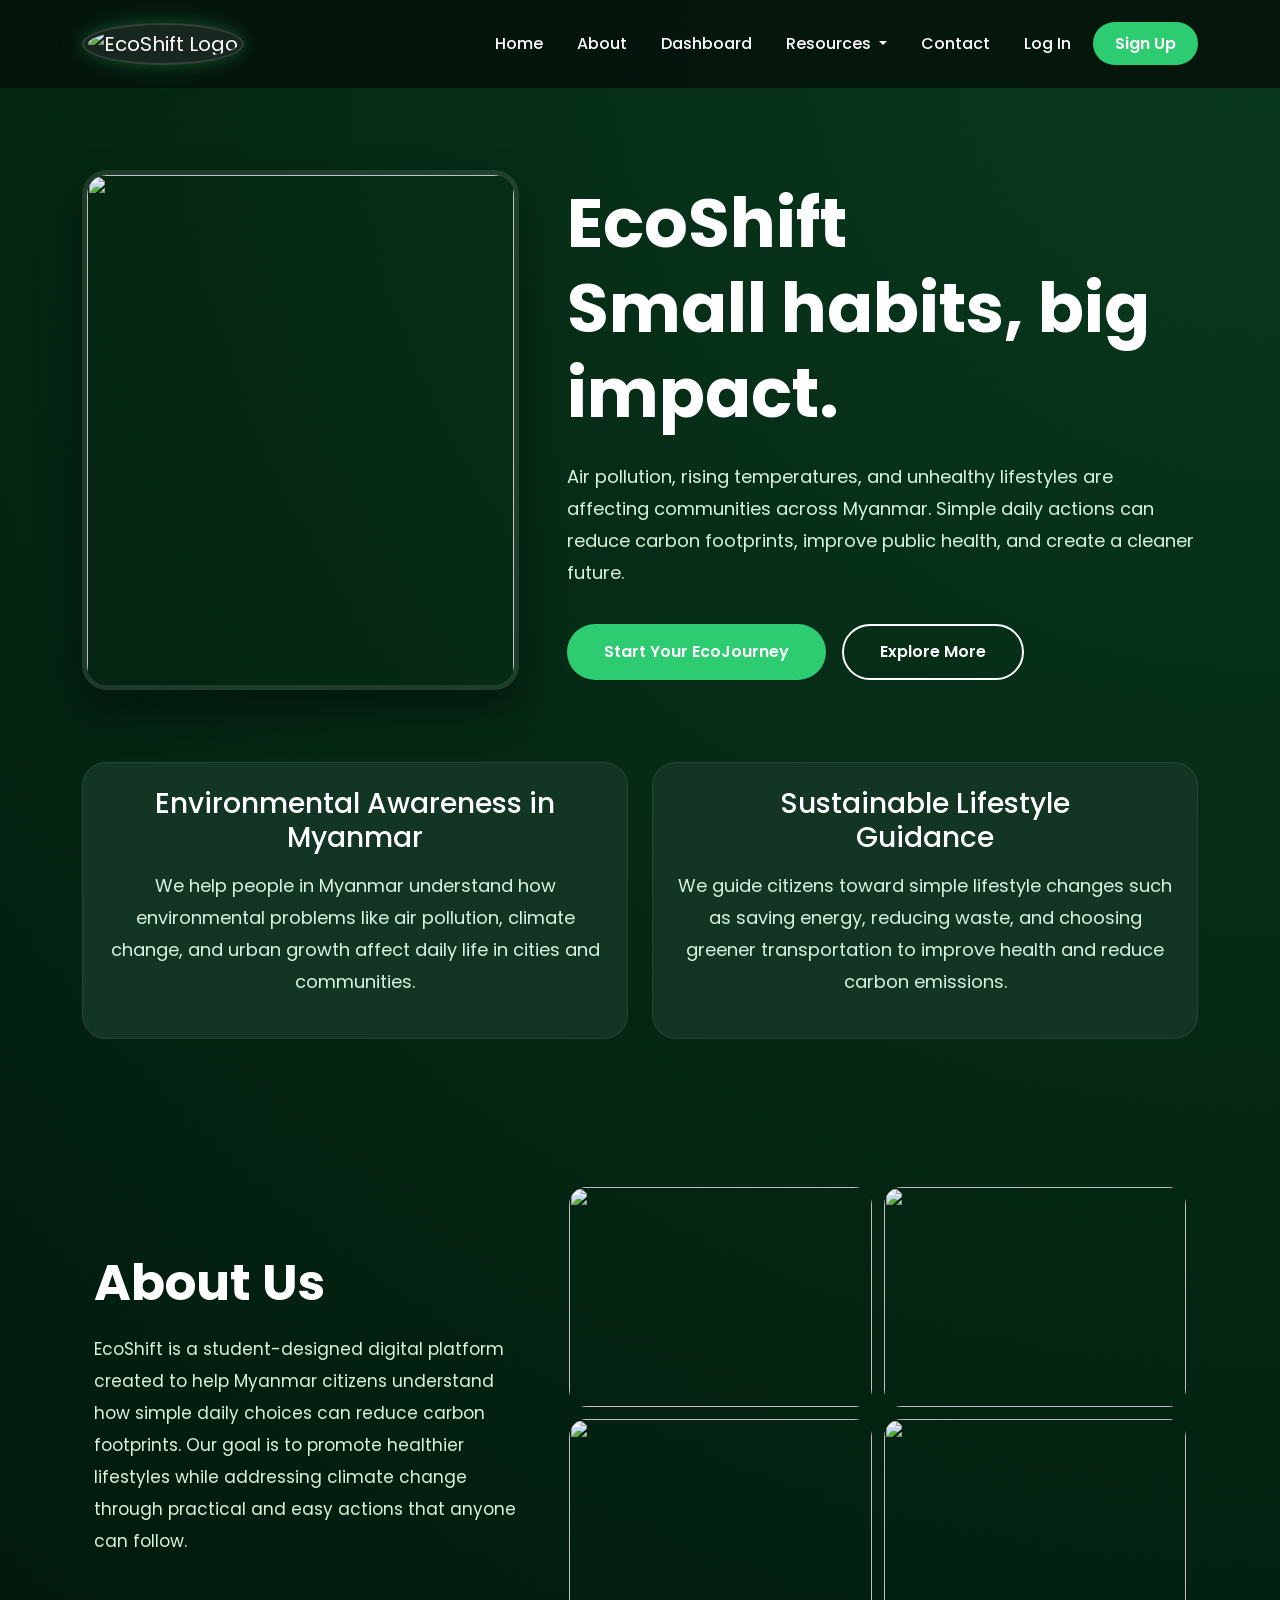
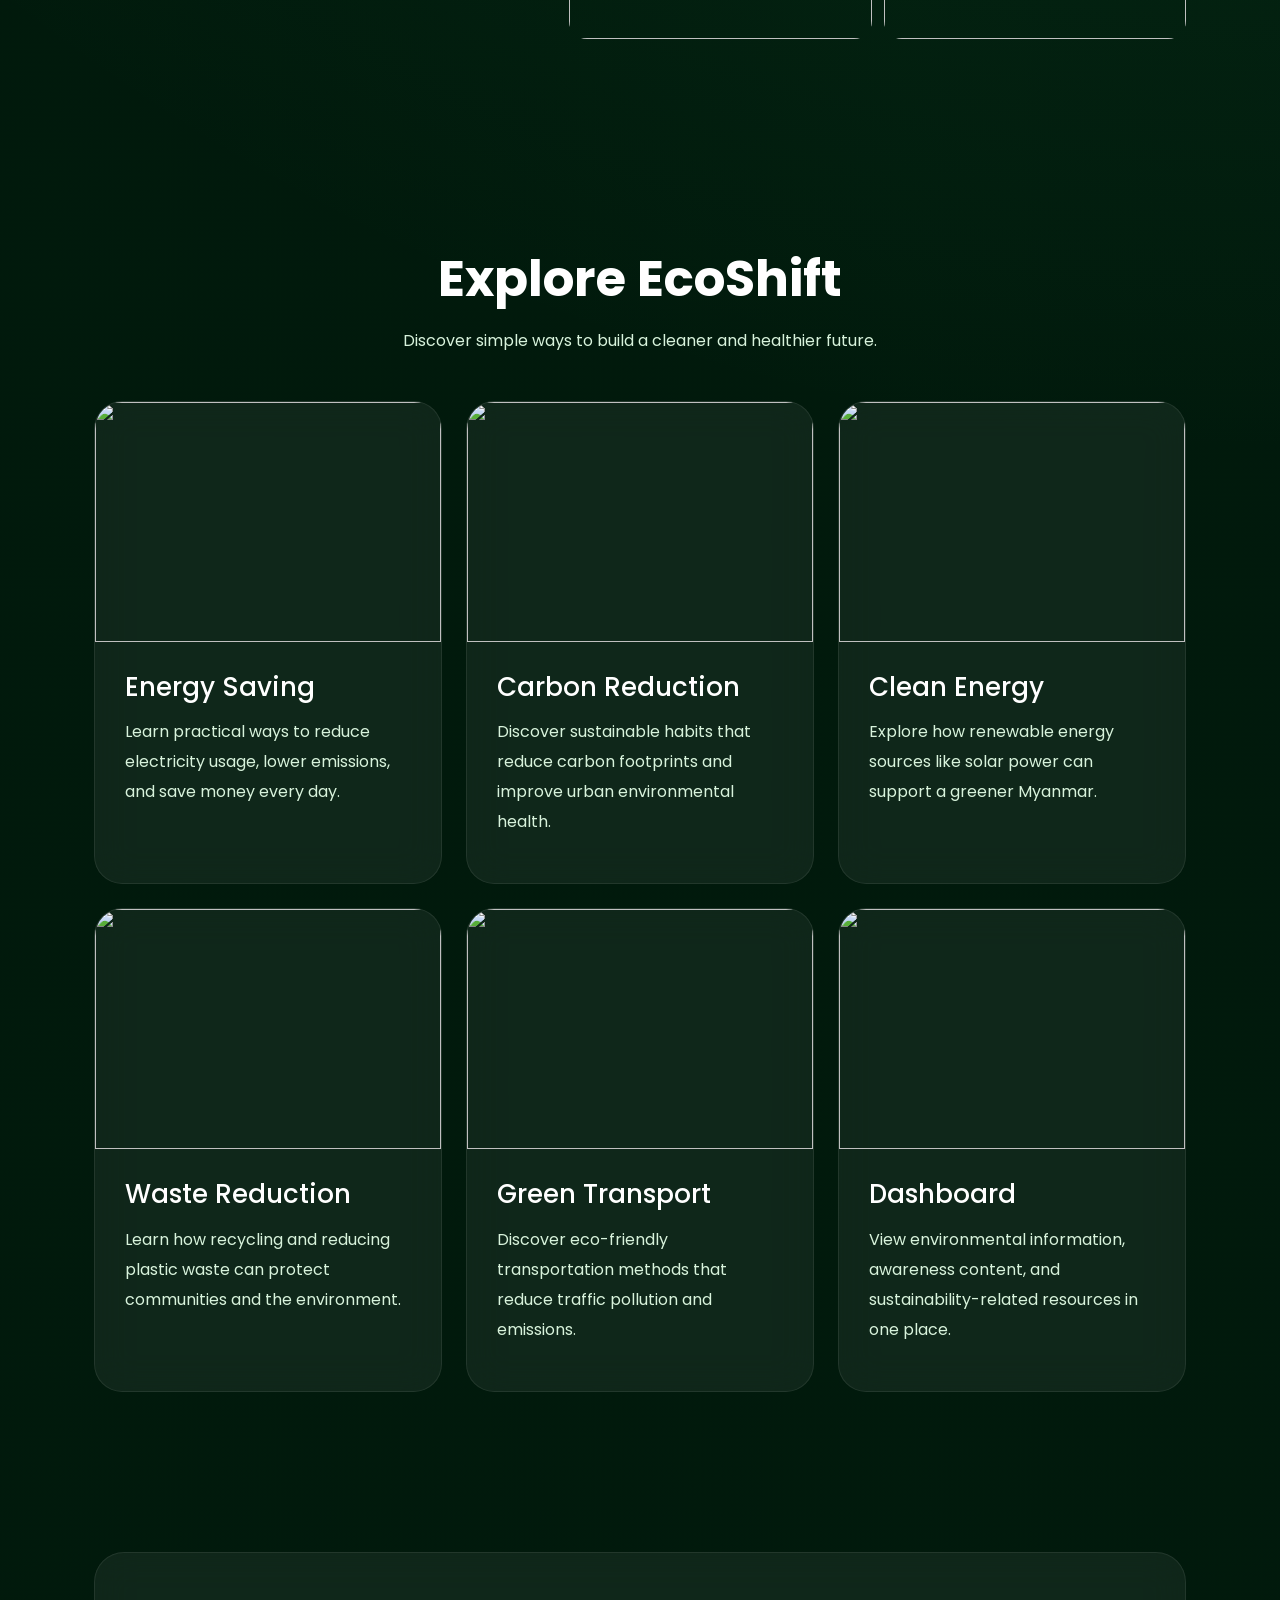
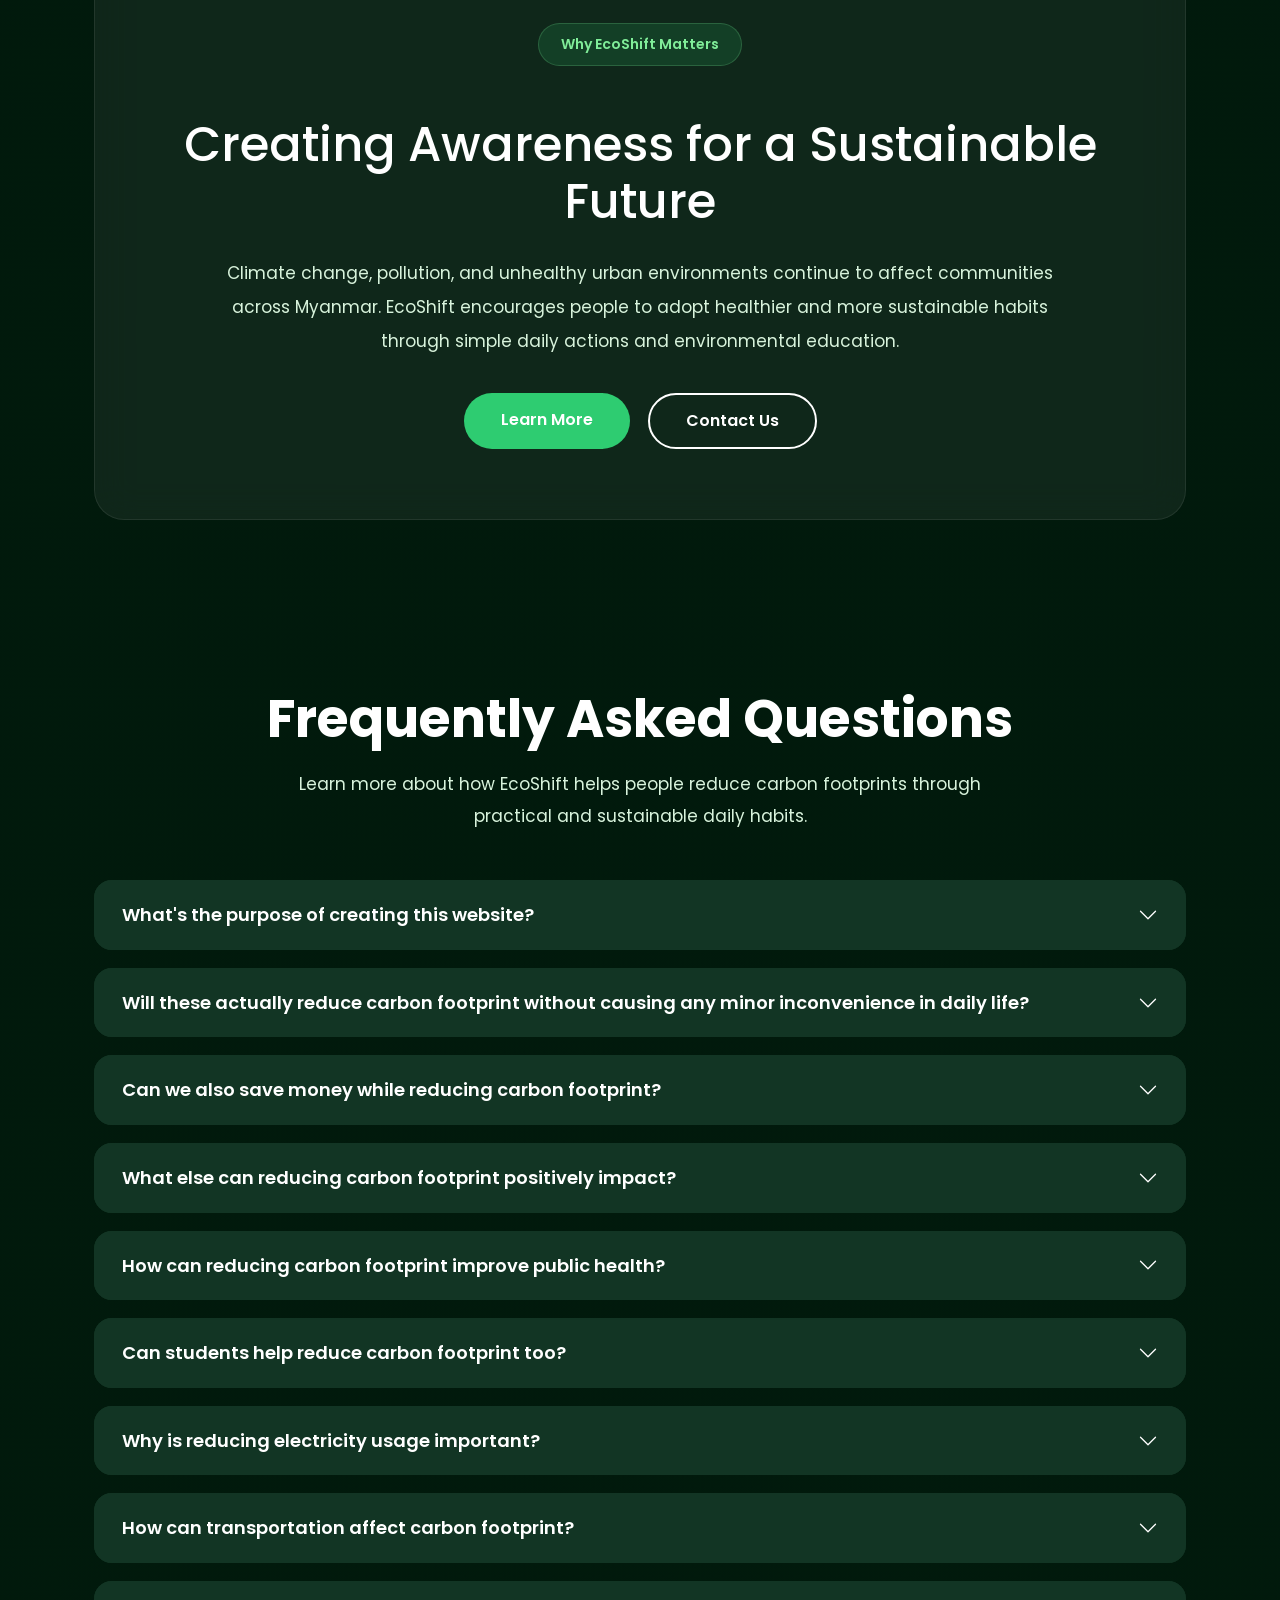
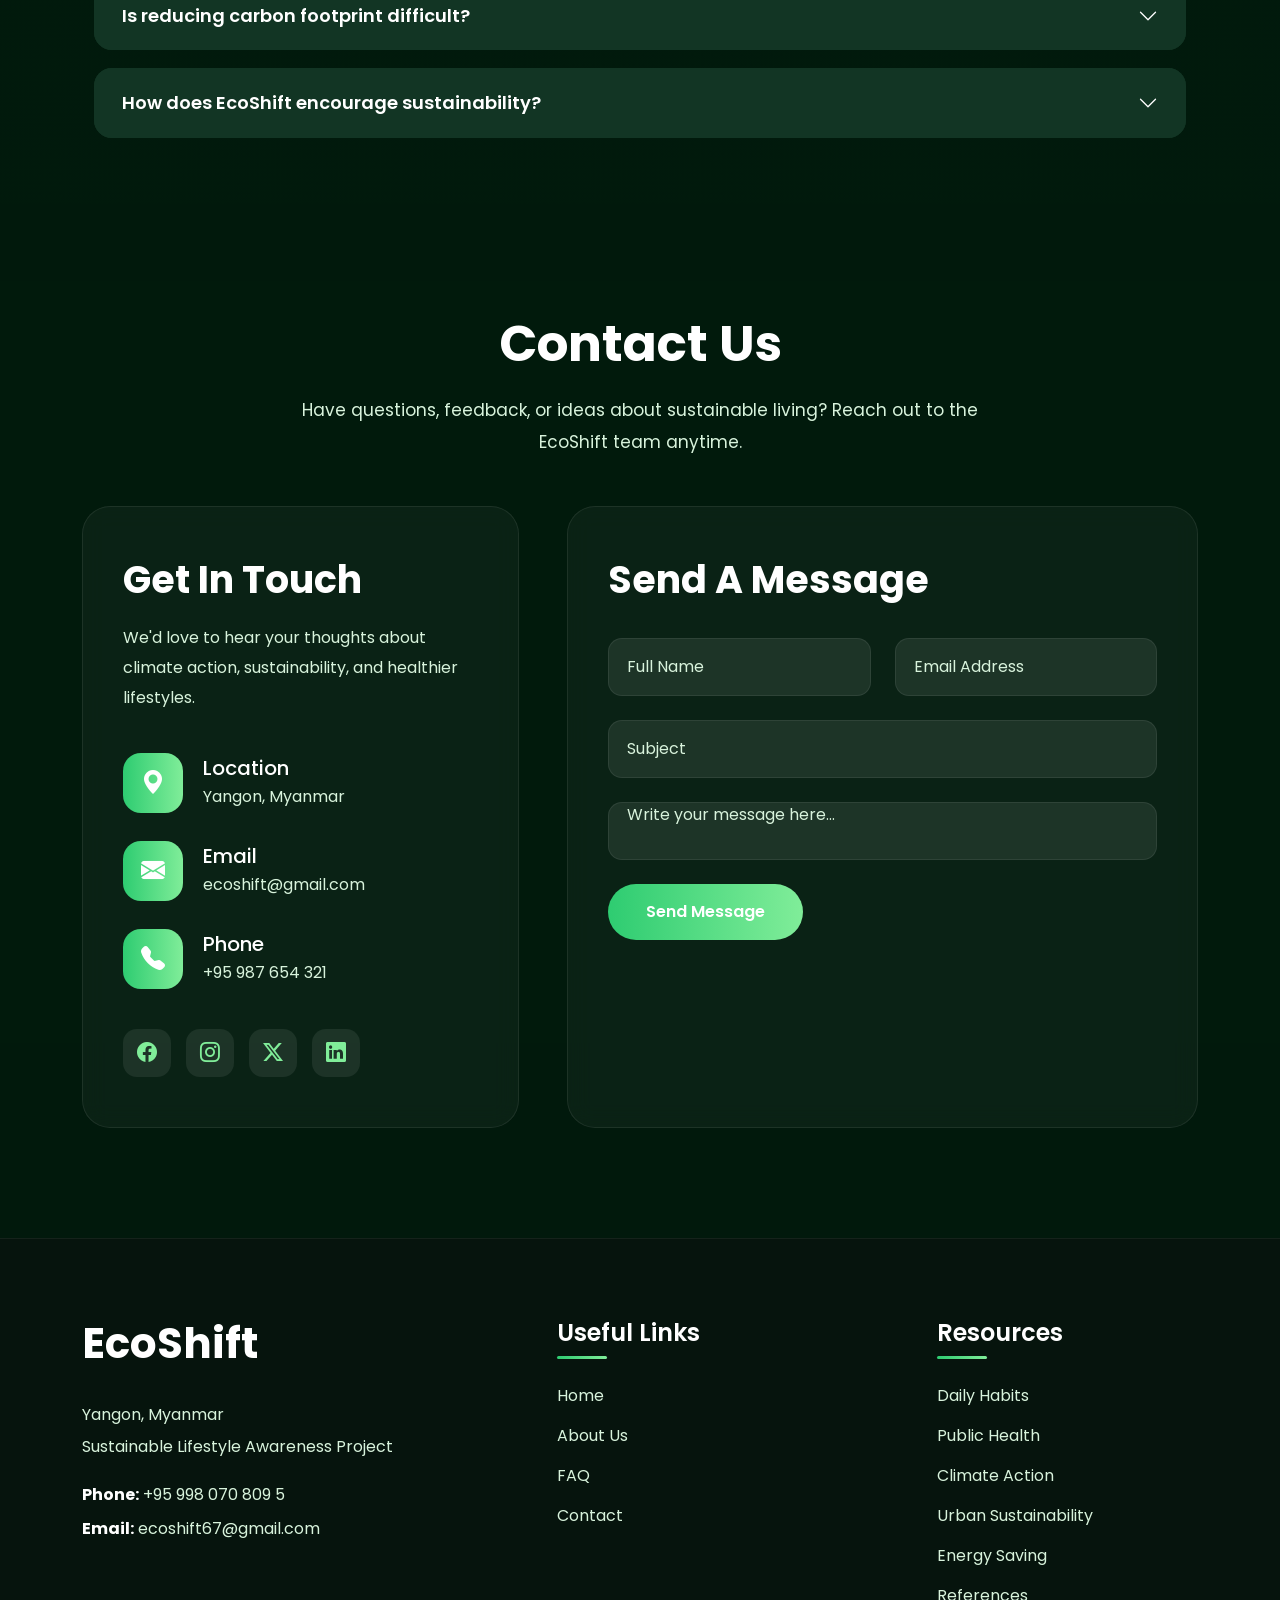
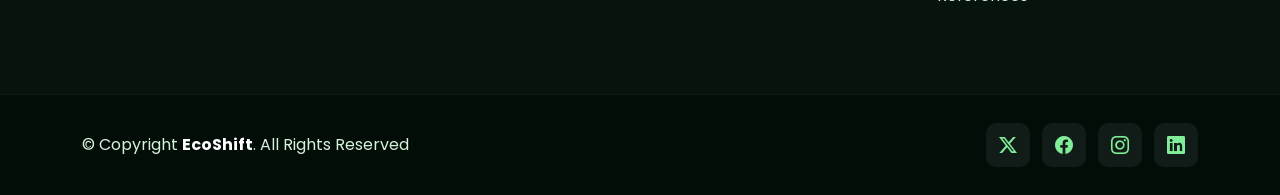
==== index.html @ 020ae76b "Add files via upload" ====
<!DOCTYPE html>
<html lang="en">

<head>

  <meta charset="UTF-8">

  <meta name="viewport" content="width=device-width, initial-scale=1.0">

  <title>EcoShift</title>

  <!-- Bootstrap -->
  <link rel="stylesheet" href="https://cdnjs.cloudflare.com/ajax/libs/font-awesome/4.7.0/css/font-awesome.min.css">

  <link href="https://cdn.jsdelivr.net/npm/bootstrap@5.3.3/dist/css/bootstrap.min.css" rel="stylesheet">

  <!-- Bootstrap Icons -->

  <link rel="stylesheet" href="https://cdn.jsdelivr.net/npm/bootstrap-icons@1.11.3/font/bootstrap-icons.min.css">

  <!-- Google Font -->

  <link rel="preconnect" href="https://fonts.googleapis.com">

  <link href="https://fonts.googleapis.com/css2?family=Poppins:wght@300;400;500;600;700&display=swap" rel="stylesheet">

  <!-- AOS -->

  <link href="https://unpkg.com/aos@2.3.4/dist/aos.css" rel="stylesheet">

  <!-- CSS -->

  <link rel="stylesheet" href="style.css">

</head>

<body>

  <!-- NAVBAR -->

  <nav class="navbar navbar-expand-lg navbar-dark custom-navbar fixed-top">

    <div class="container">

      <!-- LOGO -->

      <a class="navbar-brand" href="#">
        <img src="images/Eco.png" alt="EcoShift Logo" class="navbar-logo">
      </a>

      <!-- TOGGLER -->

      <button class="navbar-toggler" type="button" data-bs-toggle="collapse" data-bs-target="#navbarNav">

        <span class="navbar-toggler-icon"></span>

      </button>

      <!-- NAV LINKS -->

      <div class="collapse navbar-collapse" id="navbarNav">

        <ul class="navbar-nav ms-auto align-items-lg-center">

          <!-- HOME -->

          <li class="nav-item">

            <a class="nav-link active" href="index.html">
              Home
            </a>

          </li>

          <!-- ABOUT -->

          <li class="nav-item">

            <a class="nav-link" href="about.html">
              About
            </a>

          </li>

          <!-- DashBoard -->

          <li class="nav-item">

            <a class="nav-link" href="dashboard.html">
              Dashboard
            </a>
          </li>
          </a>

          </li>
          <!-- RESOURCES DROPDOWN -->

          <li class="nav-item dropdown">

            <a class="nav-link dropdown-toggle" href="#" role="button" data-bs-toggle="dropdown">

              Resources

            </a>

            <ul class="dropdown-menu custom-dropdown">

              <li>
                <a class="dropdown-item" href="energy.html">
                  Energy Saving
                </a>
              </li>

              <li>
                <a class="dropdown-item" href="carbon.html">
                  Carbon Reduction
                </a>
              </li>

              <li>
                <a class="dropdown-item" href="clean_energy.html">
                  Clean Energy
                </a>
              </li>

              <li>
                <a class="dropdown-item" href="waste.html">
                  Waste Reduction
                </a>
              </li>

              <li>
                <a class="dropdown-item" href="transport.html">
                  Green Transport
                </a>
              </li>

            </ul>

          </li>

          <!-- CONTACT -->

          <li class="nav-item">

            <a class="nav-link" href="contact.html">
              Contact
            </a>

          </li>

          <!-- LOGIN -->

          <li class="nav-item">

            <a class="nav-link login-btn" href="#" data-bs-toggle="modal" data-bs-target="#loginModal">

              Log In

            </a>

          </li>

          <!-- SIGN UP -->

          <li class="nav-item">

            <a class="signup-btn" href="#" data-bs-toggle="modal" data-bs-target="#signupModal">

              Sign Up

            </a>

          </li>

        </ul>

      </div>

    </div>

  </nav>

  <!-- HERO SECTION -->

  <section class="hero">

    <div class="hero-overlay"></div>
    <div class="top-bar d-flex justify-content-end">

    </div>

    <!-- CONTENT -->

    <div class="container hero-content">

      <div class="row align-items-center justify-content-center g-5">

        <!-- IMAGE -->

        <div class="col-lg-5 text-center" data-aos="zoom-in">

          <img src="images/herriest-man-471192.jpg" class="hero-image img-fluid" alt="">

        </div>

        <!-- TEXT -->

        <div class="col-lg-7 hero-text" data-aos="fade-up">

          <h1>
            EcoShift <br>
            Small habits, big impact.
          </h1>

          <p>

            Air pollution, rising temperatures, and unhealthy lifestyles
            are affecting communities across Myanmar. Simple daily actions
            can reduce carbon footprints, improve public health,
            and create a cleaner future.

          </p>

          <div class="buttons d-flex gap-3 flex-wrap">

            <button class="btn btn-green" data-bs-toggle="modal" data-bs-target="#signupModal">
              Start Your EcoJourney
            </button>

            <a href="index.html#About" class="btn btn-outline-custom">
              Explore More
            </a>
          </div>

        </div>

      </div>

      <!-- GUIDANCE BLOCKS -->

      <div class="row g-4 pb-5 mt-5">

        <!-- BLOCK 1 -->
        <div class="col-lg-6" data-aos="fade-up">

          <div class="stats-box p-4 h-100">

            <h3 class="mb-3">
              Environmental Awareness in <br> Myanmar
            </h3>

            <p>
              We help people in Myanmar understand how environmental problems like air pollution, climate change, and
              urban growth affect daily life in cities and communities.
            </p>

          </div>

        </div>

        <!-- BLOCK 2 -->
        <div class="col-lg-6" data-aos="fade-up" data-aos-delay="100">

          <div class="stats-box p-4 h-100">

            <h3 class="mb-3">
              Sustainable Lifestyle <br> Guidance
            </h3>

            <p>
              We guide citizens toward simple lifestyle changes such as saving energy, reducing waste, and choosing
              greener transportation to improve health and reduce carbon emissions.
            </p>

          </div>

        </div>

      </div>

      <!-- ABOUT -->

      <section class="about-section" id="About">

        <div class="container">

          <div class="row align-items-center g-5">

            <!-- TEXT -->

            <div class="col-lg-5" data-aos="fade-right">

              <h2 class="section-title">
                About Us
              </h2>

              <p class="about-text">

                EcoShift is a student-designed digital platform created
                to help Myanmar citizens understand how simple daily choices
                can reduce carbon footprints.

                Our goal is to promote healthier lifestyles while addressing
                climate change through practical and easy actions that anyone
                can follow.

              </p>

            </div>

            <!-- IMAGES -->

            <div class="col-lg-7" data-aos="zoom-in">

              <div class="image-layout">

                <div>
                  <img src="images/bergadder-trees-975091.jpg" class="small-img" alt="">
                </div>

                <div>
                  <img src="images/matthiasboeckel-window-6568592.jpg" class="big-img" alt="">
                </div>

                <div>
                  <img src="images/pixelwanderer-eco-friendly-10178220.jpg" class="big-img" alt="">
                </div>

                <div>
                  <img src="images/roszie-save-energy-7382275.png" class="small-img" alt="">
                </div>

              </div>

            </div>

          </div>

        </div>

      </section>

      <!-- EXPLORE SECTION -->

      <section class="explore-section">

        <div class="container">

          <!-- TITLE -->

          <div class="text-center mb-5" data-aos="fade-up">

            <h2 class="section-title">
              Explore EcoShift
            </h2>

            <p class="explore-subtitle">
              Discover simple ways to build a cleaner and healthier future.
            </p>

          </div>

          <!-- CARDS -->

          <div class="row g-4">

            <!-- CARD 1 -->

            <div class="col-lg-4 col-md-6" data-aos="zoom-in">

              <a href="energy.html" class="explore-card">

                <img src="images/engin_akyurt-lamp-3737119.jpg" alt="">

                <div class="explore-content">

                  <h3>
                    Energy Saving
                  </h3>

                  <p>
                    Learn practical ways to reduce electricity usage,
                    lower emissions, and save money every day.
                  </p>

                </div>

              </a>

            </div>

            <!-- CARD 2 -->

            <div class="col-lg-4 col-md-6" data-aos="zoom-in" data-aos-delay="100">

              <a href="carbon.html" class="explore-card">

                <img src="images/marcinjozwiak-pollution-4796858_1920.jpg" alt="">

                <div class="explore-content">

                  <h3>
                    Carbon Reduction
                  </h3>

                  <p>
                    Discover sustainable habits that reduce carbon footprints
                    and improve urban environmental health.
                  </p>

                </div>

              </a>

            </div>

            <!-- CARD 3 -->

            <div class="col-lg-4 col-md-6" data-aos="zoom-in" data-aos-delay="200">

              <a href="clean_energy.html" class="explore-card">

                <img src="images/jwvein-windmill-6307058.jpg" alt="">

                <div class="explore-content">

                  <h3>
                    Clean Energy
                  </h3>

                  <p>
                    Explore how renewable energy sources like solar power
                    can support a greener Myanmar.
                  </p>

                </div>

              </a>

            </div>

            <!-- CARD 4 -->

            <div class="col-lg-4 col-md-6" data-aos="zoom-in">

              <a href="waste.html" class="explore-card">

                <img src="images/vladvictoria-park-4337477_1920.jpg" alt="">

                <div class="explore-content">

                  <h3>
                    Waste Reduction
                  </h3>

                  <p>
                    Learn how recycling and reducing plastic waste
                    can protect communities and the environment.
                  </p>

                </div>

              </a>

            </div>

            <!-- CARD 5 -->

            <div class="col-lg-4 col-md-6" data-aos="zoom-in" data-aos-delay="100">

              <a href="transport.html" class="explore-card">

                <img src="images/clickerhappy-bicycle-2471178_1920.jpg" alt="">

                <div class="explore-content">

                  <h3>
                    Green Transport
                  </h3>

                  <p>
                    Discover eco-friendly transportation methods
                    that reduce traffic pollution and emissions.
                  </p>

                </div>

              </a>

            </div>

            <!-- CARD 6 -->

            <div class="col-lg-4 col-md-6" data-aos="zoom-in" data-aos-delay="200">

              <a href="dashboard.html" class="explore-card">

                <img src="images/bejone1824-planet-10278168_1920.jpg" alt="">

                <div class="explore-content">

                  <h3>
                    Dashboard
                  </h3>

                  <p>
                    View environmental information, awareness content,
                    and sustainability-related resources in one place.
                  </p>

                </div>

              </a>

            </div>

          </div>

        </div>

      </section>

      <!-- WHY IT MATTERS -->

      <section class="why-section">

        <div class="container">

          <div class="why-box" data-aos="fade-up">

            <span class="mini-tag">
              Why EcoShift Matters
            </span>

            <h2>
              Creating Awareness for a Sustainable Future
            </h2>

            <p>
              Climate change, pollution, and unhealthy urban environments
              continue to affect communities across Myanmar.
              EcoShift encourages people to adopt healthier and more sustainable
              habits through simple daily actions and environmental education.
            </p>

            <div class="why-buttons">

              <a href="about.html" class="btn btn-green">
                Learn More
              </a>

              <a href="contact.html" class="btn btn-outline-custom">
                Contact Us
              </a>

            </div>

          </div>

        </div>

      </section>

      <!-- FAQ SECTION -->

      <section class="faq-section py-5" id="faq">

        <div class="container">

          <!-- TITLE -->

          <div class="faq-title text-center mb-5" data-aos="fade-up">

            <h2>
              Frequently Asked Questions
            </h2>

            <p>
              Learn more about how EcoShift helps people reduce carbon footprints
              through practical and sustainable daily habits.
            </p>

          </div>

          <!-- ACCORDION -->

          <div class="accordion custom-accordion" id="faqAccordion">

            <!-- FAQ 1 -->

            <div class="accordion-item" data-aos="fade-up">

              <h2 class="accordion-header">

                <button class="accordion-button collapsed" type="button" data-bs-toggle="collapse"
                  data-bs-target="#faq1">

                  What's the purpose of creating this website?

                </button>

              </h2>

              <div id="faq1" class="accordion-collapse collapse" data-bs-parent="#faqAccordion">

                <div class="accordion-body">

                  We aimed to help people make simple daily choices and change
                  their way of life to reduce carbon footprint by offering
                  them guidelines.

                </div>

              </div>

            </div>

            <!-- FAQ 2 -->

            <div class="accordion-item" data-aos="fade-up">

              <h2 class="accordion-header">

                <button class="accordion-button collapsed" type="button" data-bs-toggle="collapse"
                  data-bs-target="#faq2">

                  Will these actually reduce carbon footprint without causing any minor inconvenience in daily life?

                </button>

              </h2>

              <div id="faq2" class="accordion-collapse collapse" data-bs-parent="#faqAccordion">

                <div class="accordion-body">

                  Even though reducing carbon footprint won't be possible
                  without one or two minor inconveniences in daily life,
                  those inconveniences are so insignificant to the point
                  where it's negligible.

                </div>

              </div>

            </div>

            <!-- FAQ 3 -->

            <div class="accordion-item" data-aos="fade-up">

              <h2 class="accordion-header">

                <button class="accordion-button collapsed" type="button" data-bs-toggle="collapse"
                  data-bs-target="#faq3">

                  Can we also save money while reducing carbon footprint?

                </button>

              </h2>

              <div id="faq3" class="accordion-collapse collapse" data-bs-parent="#faqAccordion">

                <div class="accordion-body">

                  Yes, you will be able to save money while also reducing
                  carbon footprint by reducing unnecessary electricity
                  and energy usage.

                </div>

              </div>

            </div>

            <!-- FAQ 4 -->

            <div class="accordion-item" data-aos="fade-up">

              <h2 class="accordion-header">

                <button class="accordion-button collapsed" type="button" data-bs-toggle="collapse"
                  data-bs-target="#faq4">

                  What else can reducing carbon footprint positively impact?

                </button>

              </h2>

              <div id="faq4" class="accordion-collapse collapse" data-bs-parent="#faqAccordion">

                <div class="accordion-body">

                  This can improve quality of life in urban areas and ensure
                  long-term sustainability for future generations.

                </div>

              </div>

            </div>

            <!-- FAQ 5 -->

            <div class="accordion-item" data-aos="fade-up">

              <h2 class="accordion-header">

                <button class="accordion-button collapsed" type="button" data-bs-toggle="collapse"
                  data-bs-target="#faq5">

                  How can reducing carbon footprint improve public health?

                </button>

              </h2>

              <div id="faq5" class="accordion-collapse collapse" data-bs-parent="#faqAccordion">

                <div class="accordion-body">

                  Cleaner air can reduce health risks such as asthma,
                  lung diseases, and heart-related illnesses.

                </div>

              </div>

            </div>

            <!-- FAQ 6 -->

            <div class="accordion-item" data-aos="fade-up">

              <h2 class="accordion-header">

                <button class="accordion-button collapsed" type="button" data-bs-toggle="collapse"
                  data-bs-target="#faq6">

                  Can students help reduce carbon footprint too?

                </button>

              </h2>

              <div id="faq6" class="accordion-collapse collapse" data-bs-parent="#faqAccordion">

                <div class="accordion-body">

                  Yes. Students can reduce waste, save electricity,
                  recycle materials, and encourage sustainable habits
                  at school and at home.

                </div>

              </div>

            </div>

            <!-- FAQ 7 -->

            <div class="accordion-item" data-aos="fade-up">

              <h2 class="accordion-header">

                <button class="accordion-button collapsed" type="button" data-bs-toggle="collapse"
                  data-bs-target="#faq7">

                  Why is reducing electricity usage important?

                </button>

              </h2>

              <div id="faq7" class="accordion-collapse collapse" data-bs-parent="#faqAccordion">

                <div class="accordion-body">

                  Lower electricity usage reduces energy demand,
                  decreases emissions, and helps conserve natural resources.

                </div>

              </div>

            </div>

            <!-- FAQ 8 -->

            <div class="accordion-item" data-aos="fade-up">

              <h2 class="accordion-header">

                <button class="accordion-button collapsed" type="button" data-bs-toggle="collapse"
                  data-bs-target="#faq8">

                  How can transportation affect carbon footprint?

                </button>

              </h2>

              <div id="faq8" class="accordion-collapse collapse" data-bs-parent="#faqAccordion">

                <div class="accordion-body">

                  Vehicles release greenhouse gases. Using public transport,
                  cycling, or walking can reduce emissions significantly.

                </div>

              </div>

            </div>

            <!-- FAQ 9 -->

            <div class="accordion-item" data-aos="fade-up">

              <h2 class="accordion-header">

                <button class="accordion-button collapsed" type="button" data-bs-toggle="collapse"
                  data-bs-target="#faq9">

                  Is reducing carbon footprint difficult?

                </button>

              </h2>

              <div id="faq9" class="accordion-collapse collapse" data-bs-parent="#faqAccordion">

                <div class="accordion-body">

                  No. Simple daily habits such as saving water,
                  reducing plastic use, and turning off unused devices
                  can already make a difference.

                </div>

              </div>

            </div>

            <!-- FAQ 10 -->

            <div class="accordion-item" data-aos="fade-up">

              <h2 class="accordion-header">

                <button class="accordion-button collapsed" type="button" data-bs-toggle="collapse"
                  data-bs-target="#faq10">

                  How does EcoShift encourage sustainability?

                </button>

              </h2>

              <div id="faq10" class="accordion-collapse collapse" data-bs-parent="#faqAccordion">

                <div class="accordion-body">

                  EcoShift promotes sustainable living by providing
                  practical guidance, awareness, and easy lifestyle
                  changes that people can follow every day.

                </div>

              </div>

            </div>

          </div>

        </div>

    </div>

  </section>

  <!-- CONTACT SECTION -->

  <section class="contact-section" id="contact">

    <div class="container">

      <!-- TITLE -->

      <div class="text-center mb-5" data-aos="fade-up">

        <h2 class="section-title">
          Contact Us
        </h2>

        <p class="contact-subtitle">

          Have questions, feedback, or ideas about sustainable living?
          Reach out to the EcoShift team anytime.

        </p>

      </div>

      <div class="row g-5 align-items-stretch">

        <!-- LEFT SIDE -->

        <div class="col-lg-5" data-aos="fade-right">

          <div class="contact-info">

            <h3>
              Get In Touch
            </h3>

            <p class="contact-description">

              We'd love to hear your thoughts about climate action,
              sustainability, and healthier lifestyles.

            </p>

            <!-- INFO -->

            <div class="info-box">

              <div class="info-icon">
                <i class="bi bi-geo-alt-fill"></i>
              </div>

              <div>

                <h5>
                  Location
                </h5>

                <p>
                  Yangon, Myanmar
                </p>

              </div>

            </div>

            <div class="info-box">

              <div class="info-icon">
                <i class="bi bi-envelope-fill"></i>
              </div>

              <div>

                <h5>
                  Email
                </h5>

                <p>
                  ecoshift@gmail.com
                </p>

              </div>

            </div>

            <div class="info-box">

              <div class="info-icon">
                <i class="bi bi-telephone-fill"></i>
              </div>

              <div>

                <h5>
                  Phone
                </h5>

                <p>
                  +95 987 654 321
                </p>

              </div>

            </div>

            <!-- SOCIALS -->

            <div class="contact-socials">

              <a href="#">
                <i class="bi bi-facebook"></i>
              </a>

              <a href="#">
                <i class="bi bi-instagram"></i>
              </a>

              <a href="#">
                <i class="bi bi-twitter-x"></i>
              </a>

              <a href="#">
                <i class="bi bi-linkedin"></i>
              </a>

            </div>

          </div>

        </div>

        <!-- RIGHT SIDE -->

        <div class="col-lg-7" data-aos="fade-left">

          <div class="contact-form-box">

            <h3>
              Send A Message
            </h3>

            <form>

              <div class="row">

                <div class="col-md-6 mb-4">

                  <input type="text" class="form-control custom-input" placeholder="Full Name">

                </div>

                <div class="col-md-6 mb-4">

                  <input type="email" class="form-control custom-input" placeholder="Email Address">

                </div>

              </div>

              <div class="mb-4">

                <input type="text" class="form-control custom-input" placeholder="Subject">

              </div>

              <div class="mb-4">

                <textarea class="form-control custom-input custom-textarea"
                  placeholder="Write your message here..."></textarea>

              </div>

              <button class="send-btn">

                Send Message

              </button>

            </form>

          </div>

        </div>

      </div>

    </div>

  </section>

  <!-- FOOTER -->

  <footer class="footer" id="footer">

    <div class="container">

      <div class="row gy-5 justify-content-between">

        <!-- LEFT -->

        <div class="col-lg-4 col-md-6">

          <h3 class="footer-logo">
            EcoShift
          </h3>

          <p class="footer-info">
            Yangon, Myanmar
            <br>
            Sustainable Lifestyle Awareness Project
          </p>

          <p class="footer-contact">
            <strong>Phone:</strong> +95 998 070 809 5
          </p>

          <p class="footer-contact">
            <strong>Email:</strong> ecoshift67@gmail.com
          </p>

        </div>

        <!-- LINKS -->

        <div class="col-lg-3 col-md-6">

          <h4 class="footer-title">
            Useful Links
          </h4>

          <ul class="footer-links">

            <li><a href="#">Home</a></li>

            <li><a href="#about">About Us</a></li>

            <li><a href="#faq">FAQ</a></li>

            <li><a href="#footer">Contact</a></li>

          </ul>

        </div>

        <!-- RESOURCES -->

        <div class="col-lg-3 col-md-6">

          <h4 class="footer-title">
            Resources
          </h4>

          <ul class="footer-links">

            <li><a href="energy.html">Daily Habits</a></li>

            <li><a href="carbon.html">Public Health</a></li>

            <li><a href="clean_energy.html">Climate Action</a></li>

            <li><a href="waste.html">Urban Sustainability</a></li>

            <li><a href="transport.html">Energy Saving</a></li>

            <li><a href="references.html">References</a></li>

          </ul>

        </div>

      </div>

    </div>

    <!-- FOOTER BOTTOM -->

    <div class="footer-bottom">

      <div class="container">

        <div class="footer-bottom-wrapper">

          <!-- COPYRIGHT -->

          <div class="copyright">

            © Copyright <strong>EcoShift</strong>.
            All Rights Reserved
            <br>

          </div>

          <!-- SOCIALS -->

          <div class="footer-socials">

            <a href="#"><i class="bi bi-twitter-x"></i></a>

            <a href="#"><i class="bi bi-facebook"></i></a>

            <a href="#"><i class="bi bi-instagram"></i></a>

            <a href="#"><i class="bi bi-linkedin"></i></a>

          </div>

        </div>

      </div>

    </div>

  </footer>

  </section>

  </div>

  </section>
  <!-- SIGN UP MODAL -->

  <div class="modal fade" id="signupModal" tabindex="-1">

    <div class="modal-dialog modal-dialog-centered modal-lg">

      <div class="modal-content custom-modal">

        <div class="row g-0">

          <!-- IMAGE -->

          <div class="col-lg-5 d-none d-lg-block">

            <img src="images/bergadder-trees-975091.jpg" class="modal-image" alt="">

          </div>

          <!-- FORM -->

          <div class="col-lg-7">

            <div class="modal-header border-0">

              <h2 class="modal-title custom-modal-title">
                Create Account
              </h2>

              <button type="button" class="btn-close btn-close-white" data-bs-dismiss="modal">
              </button>

            </div>

            <div class="modal-body">

              <form>

                <div class="mb-3">

                  <input type="text" class="form-control custom-input" placeholder="Full Name">

                </div>

                <div class="mb-3">

                  <input type="email" class="form-control custom-input" placeholder="Email Address">

                </div>

                <div class="mb-3">

                  <input type="password" class="form-control custom-input" placeholder="Password">

                </div>

                <div class="mb-4">

                  <input type="password" class="form-control custom-input" placeholder="Confirm Password">

                </div>

                <button class="btn modal-btn w-100">
                  Sign Up
                </button>

                <p class="text-center mt-4 text-white">

                  Already have an account?

                  <a href="#" class="switch-link" data-bs-dismiss="modal" data-bs-toggle="modal"
                    data-bs-target="#loginModal">

                    Login

                  </a>

                </p>

              </form>

            </div>

          </div>

        </div>

      </div>

    </div>

  </div>

  <!-- LOGIN MODAL -->

  <div class="modal fade" id="loginModal" tabindex="-1">

    <div class="modal-dialog modal-dialog-centered">

      <div class="modal-content custom-modal">

        <div class="modal-header border-0">

          <h2 class="modal-title custom-modal-title">
            Welcome Back
          </h2>

          <button type="button" class="btn-close btn-close-white" data-bs-dismiss="modal">
          </button>

        </div>

        <div class="modal-body">

          <form>

            <div class="mb-3">

              <input type="email" class="form-control custom-input" placeholder="Email Address">

            </div>

            <div class="mb-4">

              <input type="password" class="form-control custom-input" placeholder="Password">

            </div>

            <button class="btn modal-btn w-100">
              Login
            </button>

            <p class="text-center mt-4 text-white">

              Don't have an account?

              <a href="#" class="switch-link" data-bs-dismiss="modal" data-bs-toggle="modal"
                data-bs-target="#signupModal">

                Sign Up

              </a>

            </p>

          </form>

        </div>

      </div>

    </div>

  </div>

  <!-- BOOTSTRAP -->

  <script src="https://cdn.jsdelivr.net/npm/bootstrap@5.3.3/dist/js/bootstrap.bundle.min.js">
  </script>

  <!-- AOS -->

  <script src="https://unpkg.com/aos@2.3.4/dist/aos.js"></script>

  <script>

    AOS.init({
      duration: 1000,
      once: true
    });

  </script>

</body>

</html>
---- style.css ----
* {
  margin: 0;
  padding: 0;
  box-sizing: border-box;
}

html {
  scroll-behavior: smooth;
}

body {
  font-family: "Poppins", sans-serif;
  background: #081c15;
  overflow-x: hidden;
}

/* NAVBAR */

.custom-navbar {
  background: rgba(6, 20, 13, 0.92);
  padding: 18px 0;
  border-bottom: 1px rgba(255, 255, 255, 0.05);
}

.navbar-toggler {
  border: none;
  outline: none;
}

.navbar-toggler:focus {
  box-shadow: none;
}

.navbar-dark .navbar-toggler-icon {
  background-image: url("data:image/svg+xml;charset=utf8,%3Csvg viewBox='0 0 30 30' xmlns='http://www.w3.org/2000/svg'%3E%3Cpath stroke='rgba(255,255,255,1)' stroke-width='2' stroke-linecap='round' stroke-miterlimit='10' d='M4 7h22M4 15h22M4 23h22'/%3E%3C/svg%3E");
}

html, body {
  overflow-x: hidden;
}

/* LOGO IMAGE */

.navbar-logo {
  height: 55px;
  width: 55px;

  object-fit: cover;

  border-radius: 50%;

  padding: 4px;

  background: rgba(255, 255, 255, 0.08);

  border: 2px solid rgba(255, 255, 255, 0.12);

  backdrop-filter: blur(12px);

  transition: 0.4s ease;

  box-shadow:
    0 0 15px rgba(46, 204, 113, 0.25),
    0 0 35px rgba(46, 204, 113, 0.12);
}

/* HOVER EFFECT */

.navbar-logo:hover {
  transform: scale(1.08) rotate(4deg);

  box-shadow:
    0 0 20px rgba(46, 204, 113, 0.5),
    0 0 50px rgba(46, 204, 113, 0.2);

  border-color: rgba(128, 237, 153, 0.5);
}

.navbar-nav .nav-link {
  color: white;
  margin-left: 18px;
  transition: 0.3s;
  font-weight: 500;
}

.navbar-nav .nav-link:hover {
  color: #80ed99;
}

/* DROPDOWN */

.custom-dropdown {
  background: #123524;
  border: 1px solid rgba(255, 255, 255, 0.08);
  border-radius: 16px;
  padding: 10px;
}

.custom-dropdown .dropdown-item {
  color: #d8f3dc;
  border-radius: 10px;
  padding: 10px 14px;
  transition: 0.3s;
}

.custom-dropdown .dropdown-item:hover {
  background: #1b4332;
  color: #80ed99;
}

/* LOGIN */

.login-btn {
  margin-left: 25px;
}

/* SIGN UP BUTTON */

.signup-btn {
  margin-left: 14px;
  background: #2ecc71;
  color: white;
  padding: 10px 22px;
  border-radius: 40px;
  text-decoration: none;
  font-weight: 600;
  transition: 0.3s;
}

.signup-btn:hover {
  background: white;
  color: #14532d;
}

/* MOBILE */

@media (max-width: 992px) {
  .navbar-nav {
    padding-top: 15px;
  }

  .navbar-nav .nav-link {
    margin-left: 0;
    margin-bottom: 10px;
  }

  .login-btn {
    margin-left: 0;
  }

  .signup-btn {
    display: inline-block;
    margin-left: 0;
    margin-top: 10px;
    width: fit-content;
  }
}

/*HERO SECTION*/

.hero {
  
  min-height: 100vh;

  position: relative;

  overflow: hidden;

  background:
    linear-gradient(rgba(0, 25, 10, 0.82), rgba(0, 25, 10, 0.82)),
    url(images/hamlinjandrew-drone-5008211.jpg);

  background-size: cover;

  background-position: center;

  color: white;
}

.mini-tag {
  display: inline-block;

  background: rgba(46, 204, 113, 0.15);

  color: #80ed99;

  border: 1px solid rgba(128, 237, 153, 0.2);

  padding: 10px 22px;

  border-radius: 50px;

  font-size: 14px;

  font-weight: 600;

  margin-bottom: 25px;
}

.hero-overlay {
  position: absolute;

  inset: 0;

  background: radial-gradient(
    circle at top right,
    rgba(46, 204, 113, 0.18),
    transparent 40%
  );
}

.hero-content {
  position: relative;

  z-index: 2;

  padding-top: 40px;
}

/* TOP BAR */

.top-bar {
  padding: 110px 80px 20px;
}

.social-icons a {
  color: white;

  font-size: 20px;

  margin-left: 18px;

  transition: 0.3s;
}

.social-icons a:hover {
  color: #80ed99;
}

/* HERO CONTENT */

.hero-content {
  min-height: 70vh;
}

/* IMAGE */

.hero-image {
  width: 100%;
  max-width: 520px;

  height: 520px;

  object-fit: cover;

  border-radius: 25px;

  border: 5px solid rgba(255, 255, 255, 0.1);

  box-shadow: 0 20px 40px rgba(0, 0, 0, 0.4);
}

/* TEXT */

.hero-text h1 {
  font-size: 68px;
  font-weight: 700;

  line-height: 85px;

  margin-bottom: 25px;
}

.hero-text p {
  font-size: 18px;

  line-height: 32px;

  color: #d8f3dc;

  margin-bottom: 35px;

  max-width: 650px;
}

/* BUTTONS */

.btn-green {
  background: #2ecc71;
  color: white;

  padding: 14px 36px;

  border-radius: 40px;

  font-weight: 600;

  transition: 0.3s;
}

.btn-green:hover {
  background: white;
  color: #14532d;

  transform: translateY(-3px);
}

.btn-outline-custom {
  border: 2px solid white;
  color: white;

  padding: 14px 36px;

  border-radius: 40px;

  font-weight: 600;

  transition: 0.3s;
}

.btn-outline-custom:hover {
  background: white;
  color: #14532d;

  transform: translateY(-3px);
}

/*ABOUT SECTION*/

.about-section {
  padding: 100px 0;

  color: white;
}

.section-title {
  font-size: 50px;
  font-weight: 700;

  margin-bottom: 20px;
}

.about-text {
  color: #d8f3dc;

  line-height: 32px;

  font-size: 17px;
}

/* IMAGE GRID */

.image-layout {
  display: grid;

  grid-template-columns: 1fr 1fr;

  gap: 12px;
}
.image-layout img {
  width: 100%;

  display: block;

  object-fit: cover;

  border-radius: 18px;
}
/* image sizes */
.small-img {
  height: 220px;
}

.big-img {
  height: 220px;
}
/*STATS SECTION*/

.stats-section {
  padding-bottom: 100px;
}

/* TITLE */

.stats-heading {
  text-align: center;

  margin-bottom: 55px;

  display: flex;

  justify-content: center;
}

.stats-heading h2 {
  color: white;

  font-size: 52px;

  font-weight: 700;

  line-height: 72px;

  max-width: 850px;

  position: relative;

  padding-bottom: 22px;
}

/* UNDERLINE */

.stats-heading h2::after {
  content: "";

  position: absolute;

  left: 50%;
  bottom: 0;

  transform: translateX(-50%);

  width: 120px;
  height: 4px;

  border-radius: 50px;

  background: linear-gradient(to right, #2ecc71, #80ed99);
}

/* BOX */

.stats-box {
  position: relative;

  overflow: hidden;

  background: #123524;

  border: 1px solid rgba(255, 255, 255, 0.08);

  padding: 45px 30px;

  border-radius: 24px;

  height: 100%;

  text-align: center;

  transition: 0.4s;

  z-index: 1;
}

/* IMAGE BACKGROUND */

.stats-box::before {
  content: "";

  position: absolute;

  inset: 0;

  background:
    linear-gradient(rgba(0, 0, 0, 0.45), rgba(0, 0, 0, 0.45)),
    url(images/forest1.jpg);

  background-size: cover;
  background-position: center;

  opacity: 0;

  transition: 0.4s;

  z-index: -2;
}

/* GRADIENT OVERLAY */

.stats-box::after {
  content: "";

  position: absolute;

  inset: 0;

  background: linear-gradient(
    135deg,
    rgba(46, 204, 113, 0.25),
    rgba(0, 0, 0, 0.15)
  );

  opacity: 0;

  transition: 0.4s;

  z-index: -1;
}

/* HOVER */

.stats-box:hover::before {
  opacity: 1;
}

.stats-box:hover::after {
  opacity: 1;
}

.stats-box:hover {
  transform: translateY(-8px);

  border-color: rgba(128, 237, 153, 0.4);

  box-shadow: 0 15px 40px rgba(0, 0, 0, 0.35);
}

/* TEXT */

.stats-box h1 {
  font-size: 60px;

  color: #80ed99;

  font-weight: 700;

  margin-bottom: 14px;
}

.stats-box p {
  color: #d8f3dc;

  line-height: 32px;

  font-size: 18px;
}

/* MOBILE */

@media (max-width: 768px) {
  .stats-heading {
    margin-bottom: 40px;
  }

  .stats-heading h2 {
    font-size: 36px;

    line-height: 52px;

    max-width: 100%;
  }

  .stats-heading h2::after {
    width: 90px;
  }

  .stats-box h1 {
    font-size: 44px;
  }

  .stats-box p {
    font-size: 16px;
  }
}

/* EXPLORE SECTION */

.explore-section {
  padding: 110px 0;
}

.explore-subtitle {
  color: #d8f3dc;
  margin-top: 15px;
}

.explore-card {
  display: block;

  height: 100%;

  overflow: hidden;

  border-radius: 28px;

  background: rgba(255,255,255,0.06);

  border: 1px solid rgba(255,255,255,0.08);

  backdrop-filter: blur(18px);

  text-decoration: none;

  transition: 0.4s;
}

.explore-card:hover {
  transform: translateY(-10px);
}

.explore-card img {
  width: 100%;
  height: 240px;

  object-fit: cover;
}

.explore-content {
  padding: 30px;
}

.explore-content h3 {
  color: white;
  margin-bottom: 14px;
  font-size: 26px;
}

.explore-content p {
  color: #d8f3dc;
  line-height: 30px;
}

/* WHY SECTION */

.why-section {
  padding: 50px 0 120px;
}

.why-box {
  text-align: center;

  padding: 70px 50px;

  border-radius: 30px;

  background: rgba(255,255,255,0.06);

  border: 1px solid rgba(255,255,255,0.08);

  backdrop-filter: blur(18px);
}

.why-box h2 {
  color: white;
  font-size: 48px;

  margin: 25px 0;
}

.why-box p {
  max-width: 850px;

  margin: auto;

  color: #d8f3dc;

  line-height: 34px;

  font-size: 17px;
}

.why-buttons {
  margin-top: 35px;

  display: flex;

  justify-content: center;

  gap: 18px;

  flex-wrap: wrap;
}

/* MOBILE */

@media (max-width: 768px) {

  .why-box {
    padding: 50px 25px;
  }

  .why-box h2 {
    font-size: 34px;
  }

}

/* FAQ */

.faq-section {
  padding: 100px 0;
  color: white;
}

.faq-title {
  text-align: center;
}

.faq-title h2 {
  font-size: 52px;
  font-weight: 700;
  margin-bottom: 18px;
  color: white;
}

.faq-title p {
  color: #d8f3dc;
  max-width: 750px;
  margin: auto;
  line-height: 32px;
  font-size: 17px;
}

.custom-accordion .accordion-item {
  background: #123524;
  border: none;
  border-radius: 18px;
  overflow: hidden;
  margin-bottom: 18px;
}

.custom-accordion .accordion-button {
  background: #123524;
  color: white;
  font-size: 18px;
  font-weight: 600;
  padding: 24px 28px;
  border: none;
  box-shadow: none;
}

.custom-accordion .accordion-button:not(.collapsed) {
  background: #1b4332;
  color: #80ed99;
}

.custom-accordion .accordion-button:focus {
  box-shadow: none;
}

.custom-accordion .accordion-body {
  background: #163a2b;
  color: #d8f3dc;
  line-height: 32px;
  font-size: 16px;
  padding: 25px 28px;
}

.custom-accordion .accordion-button::after {
  filter: brightness(0) invert(1);
}

/* CONTACT SECTION */
.contact-section {
  position: relative;
  padding: 110px 0;
  color: white;
}

.contact-section::before {
  content: "";
  position: absolute;
  inset: 0;
  background: rgba(0, 25, 10, 0.82);
}

.contact-section > * {
  position: relative;
  z-index: 1;
}

/* SUBTITLE */

.contact-subtitle {
  max-width: 720px;
  margin: auto;
  color: #d8f3dc;
  line-height: 32px;
  font-size: 17px;
}

/* LEFT SIDE */

.contact-info {
  background: rgba(255, 255, 255, 0.04);

  border: 1px solid rgba(255, 255, 255, 0.08);

  border-radius: 28px;

  padding: 50px 40px;

  height: 100%;

  backdrop-filter: blur(12px);
}

.contact-info h3 {
  font-size: 38px;

  font-weight: 700;

  margin-bottom: 20px;
}

.contact-description {
  color: #d8f3dc;

  line-height: 30px;

  margin-bottom: 40px;
}

/* INFO BOX */

.info-box {
  display: flex;

  align-items: center;

  gap: 20px;

  margin-bottom: 28px;
}

.info-icon {
  width: 60px;

  height: 60px;

  background: linear-gradient(to right, #2ecc71, #80ed99);

  border-radius: 18px;

  display: flex;

  align-items: center;

  justify-content: center;

  font-size: 24px;

  color: white;
}

.info-box h5 {
  margin-bottom: 5px;

  font-size: 20px;
}

.info-box p {
  margin: 0;

  color: #d8f3dc;
}

/* SOCIALS */

.contact-socials {
  display: flex;

  gap: 15px;

  margin-top: 40px;
}

.contact-socials a {
  width: 48px;

  height: 48px;

  border-radius: 14px;

  background: rgba(255, 255, 255, 0.08);

  display: flex;

  align-items: center;

  justify-content: center;

  color: #80ed99;

  text-decoration: none;

  font-size: 20px;

  transition: 0.3s;
}

.contact-socials a:hover {
  background: #2ecc71;

  color: white;

  transform: translateY(-5px);
}

/* RIGHT SIDE */

.contact-form-box {
  background: rgba(255, 255, 255, 0.04);

  border: 1px solid rgba(255, 255, 255, 0.08);

  border-radius: 28px;

  padding: 50px 40px;

  height: 100%;

  backdrop-filter: blur(12px);
}

.contact-form-box h3 {
  font-size: 38px;

  font-weight: 700;

  margin-bottom: 35px;
}

/* TEXTAREA */

.custom-textarea {
  height: 180px;

  resize: none;
}

/* BUTTON */

.send-btn {
  background: linear-gradient(to right, #2ecc71, #80ed99);

  border: none;

  color: white;

  padding: 16px 38px;

  border-radius: 50px;

  font-weight: 600;

  transition: 0.3s;
}

.send-btn:hover {
  transform: translateY(-3px);

  box-shadow: 0 10px 25px rgba(46, 204, 113, 0.3);
}

/* MOBILE */

@media (max-width: 768px) {
  .contact-info,
  .contact-form-box {
    padding: 35px 25px;
  }

  .contact-info h3,
  .contact-form-box h3 {
    font-size: 30px;
  }

  .contact-subtitle {
    font-size: 15px;

    line-height: 28px;
  }
}

/* FOOTER */

.footer {
  background: #06140d;
  color: white;
  padding-top: 80px;
  border-top: 1px solid rgba(255, 255, 255, 0.06);
}

/* LOGO */

.footer-logo {
  font-size: 42px;
  font-weight: 700;
  margin-bottom: 30px;
  color: white;
}

/* INFO */

.footer-info {
  line-height: 32px;
  color: #d8f3dc;
  margin-bottom: 20px;
}

.footer-contact {
  color: #d8f3dc;
  margin-bottom: 10px;
}

.footer-contact strong {
  color: white;
}

/* TITLES */

.footer-title {
  font-size: 24px;
  font-weight: 600;
  margin-bottom: 25px;
  position: relative;
  padding-bottom: 12px;
  color: white;
}

/* GREEN UNDERLINE */

.footer-title::after {
  content: "";

  position: absolute;

  left: 0;
  bottom: 0;

  width: 50px;
  height: 3px;

  background: linear-gradient(to right, #2ecc71, #80ed99);

  border-radius: 50px;
}

/* LINKS */

.footer-links {
  list-style: none;
  padding: 0;
}

.footer-links li {
  margin-bottom: 16px;
}

.footer-links a {
  color: #d8f3dc;
  text-decoration: none;
  transition: 0.3s;
}

.footer-links a:hover {
  color: #80ed99;
  padding-left: 5px;
}

/* BOTTOM */

.footer-bottom {
  margin-top: 70px;

  background: #020d08;

  padding: 28px 0;

  border-top: 1px solid rgba(255, 255, 255, 0.05);
}

.footer-bottom-wrapper {
  display: flex;

  justify-content: space-between;

  align-items: center;

  gap: 20px;
}

/* COPYRIGHT */

.copyright {
  color: #d8f3dc;

  line-height: 30px;
}

.copyright strong {
  color: white;
}

.copyright span {
  color: #80ed99;
}

/* SOCIALS */

.footer-socials {
  display: flex;
  align-items: center;
  gap: 12px;
}

.footer-socials a {
  width: 44px;
  height: 44px;

  background: rgba(255, 255, 255, 0.06);

  display: flex;
  align-items: center;
  justify-content: center;

  border-radius: 10px;

  color: #80ed99;

  font-size: 18px;

  text-decoration: none;

  transition: 0.3s;
}

.footer-socials a:hover {
  background: #2ecc71;
  color: white;
  transform: translateY(-4px);
}

/* MOBILE */

@media (max-width: 768px) {
  .footer {
    text-align: center;
  }

  .footer-title::after {
    left: 50%;
    transform: translateX(-50%);
  }

  .footer-bottom-wrapper {
    flex-direction: column;
    text-align: center;
  }
}
/*TABLET VIEW*/

@media (max-width: 992px) {
  .top-bar {
    padding: 100px 35px 20px;
  }

  .hero-content {
    text-align: center;

    padding-top: 20px;
  }

  .hero-text {
    display: flex;

    flex-direction: column;

    align-items: center;
  }

  .hero-text h1 {
    font-size: 52px;

    line-height: 68px;
  }

  .hero-text p {
    font-size: 16px;
  }

  .hero-image {
    height: 420px;

    margin-bottom: 45px;
  }

  .buttons {
    justify-content: center;
  }

  .about-section {
    text-align: center;
  }

  .about-text {
    margin: auto;
  }

  .section-title {
    font-size: 42px;
  }
}

/*MOBILE VIEW*/

@media (max-width: 768px) {
  .top-bar {
    padding: 100px 20px 10px;
  }

  .brand {
    font-size: 26px;
  }

  .social-icons a {
    font-size: 18px;

    margin-left: 14px;
  }

  .hero-content {
    padding-top: 20px;
  }

  .hero-image {
    height: 300px;

    border-radius: 18px;
  }

  .hero-text h1 {
    font-size: 38px;

    line-height: 52px;
  }

  .hero-text p {
    font-size: 15px;

    line-height: 28px;
  }

  .buttons {
    flex-direction: column;

    align-items: center;

    width: 100%;
  }

  .buttons .btn {
    width: 220px;
  }

  .section-title {
    font-size: 34px;
  }

  .small-img,
  .big-img {
    height: 220px;
  }

  .question-box {
    padding: 30px;
  }

  .question-box h2 {
    font-size: 28px;
  }

  .member-card img {
    height: 350px;
  }

  .footer {
    text-align: center;
  }

  .footer-icons a {
    margin: 0 10px;
  }

  .copyright {
    font-size: 14px;
  }
}

/* MODAL */

.custom-modal {
  background: rgba(6, 20, 13, 0.72);
  backdrop-filter: blur(18px);
  -webkit-backdrop-filter: blur(18px);

  border-radius: 25px;
  overflow: hidden;

  border: 1px solid rgba(255, 255, 255, 0.08);

  box-shadow: 0 20px 50px rgba(0, 0, 0, 0.45);
}

/* DARK BACKDROP */

.modal-backdrop.show {
  opacity: 0.75;
}

/* IMAGE */

.modal-image {
  width: 100%;
  height: 100%;
  object-fit: cover;
}

/* TITLE */

.custom-modal-title {
  color: white;
  font-size: 34px;
  font-weight: 700;
}

/* SPACING */

.modal-header {
  padding: 30px 30px 10px;
}

.modal-body {
  padding: 10px 30px 35px;
}

/* INPUTS */

.custom-input {
  height: 58px;

  background: rgba(255, 255, 255, 0.08);

  border: 1px solid rgba(255, 255, 255, 0.08);

  border-radius: 14px;

  color: white;

  padding: 0 18px;
}

.custom-input::placeholder {
  color: #d8f3dc;
}

.custom-input:focus {
  background: rgba(255, 255, 255, 0.12);
  border-color: rgba(128, 237, 153, 0.4);

  color: white;

  box-shadow: none;
}

/* BUTTON */

.modal-btn {
  height: 56px;

  border-radius: 14px;

  background: #2ecc71;

  color: white;

  font-weight: 600;

  transition: 0.3s;
}

.modal-btn:hover {
  background: white;
  color: #14532d;
}

/* LINK */

.switch-link {
  color: #80ed99;
  text-decoration: none;
}

.switch-link:hover {
  text-decoration: underline;
}
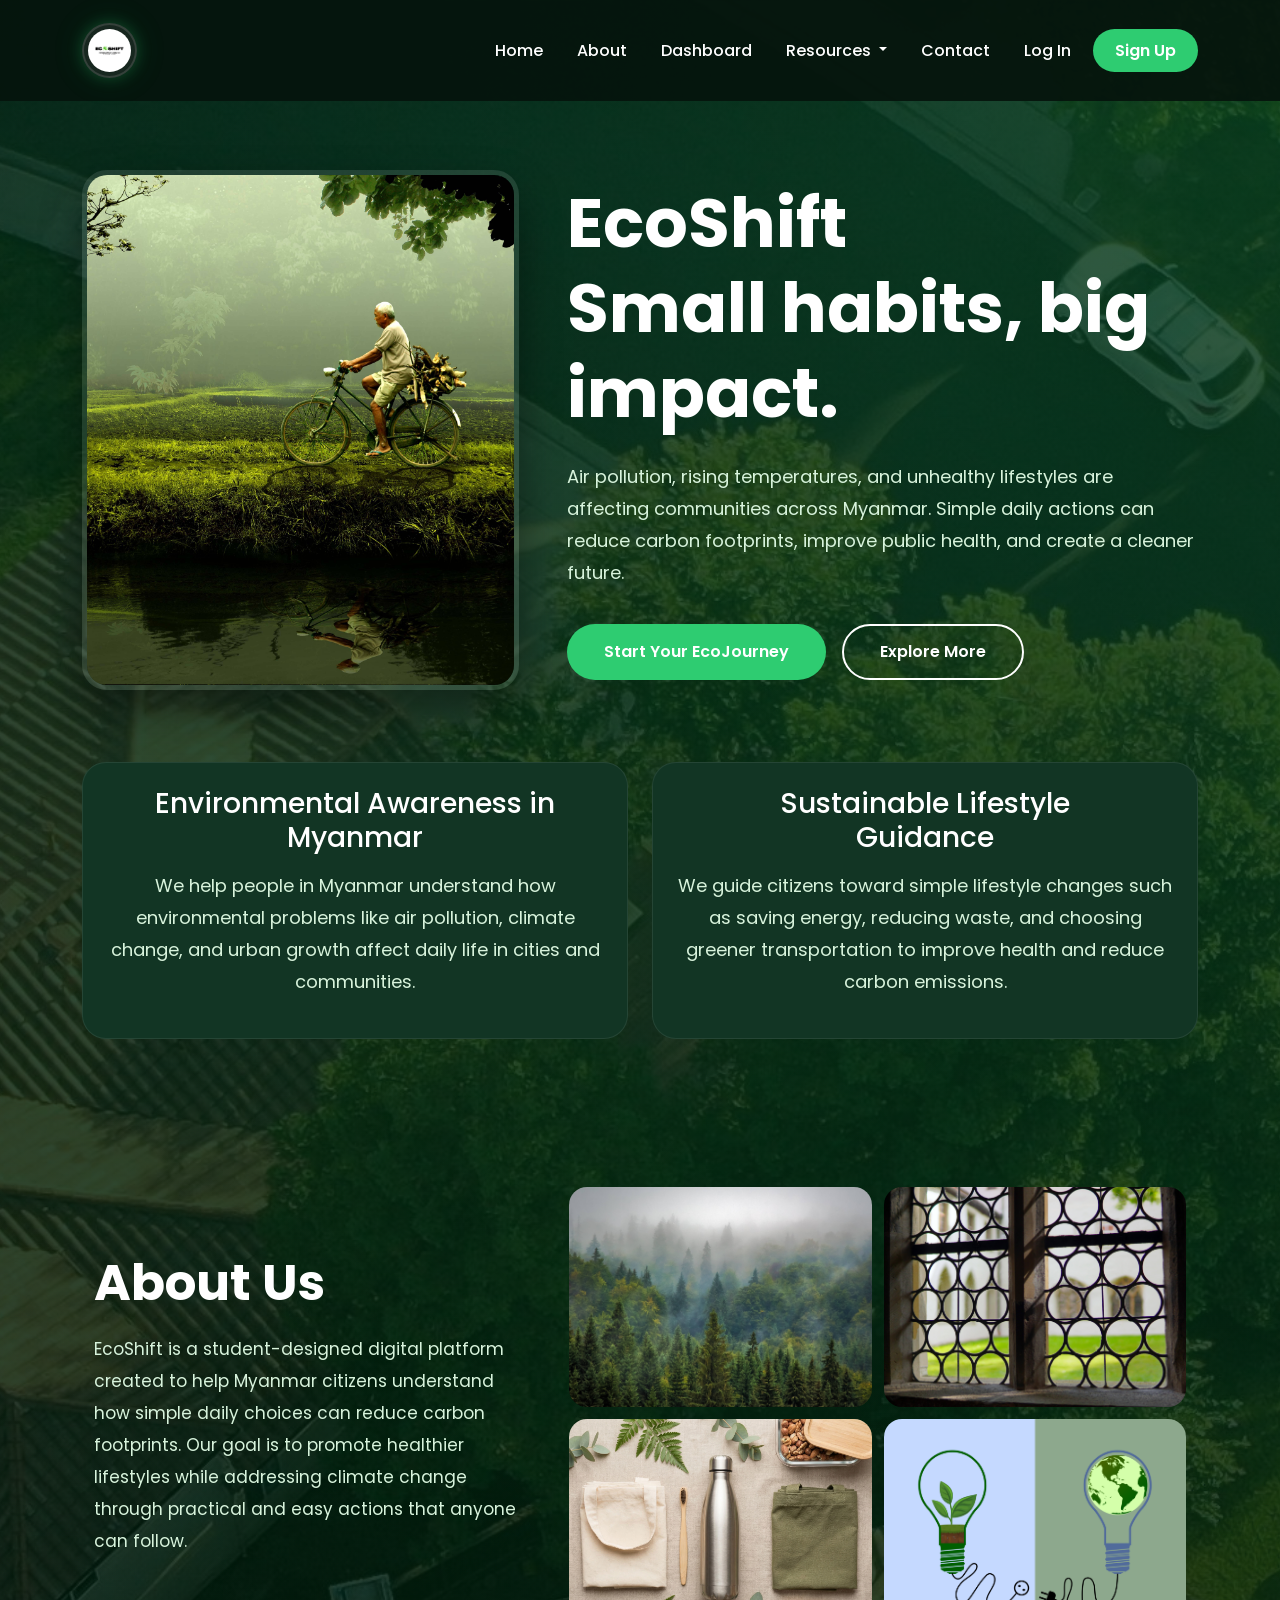
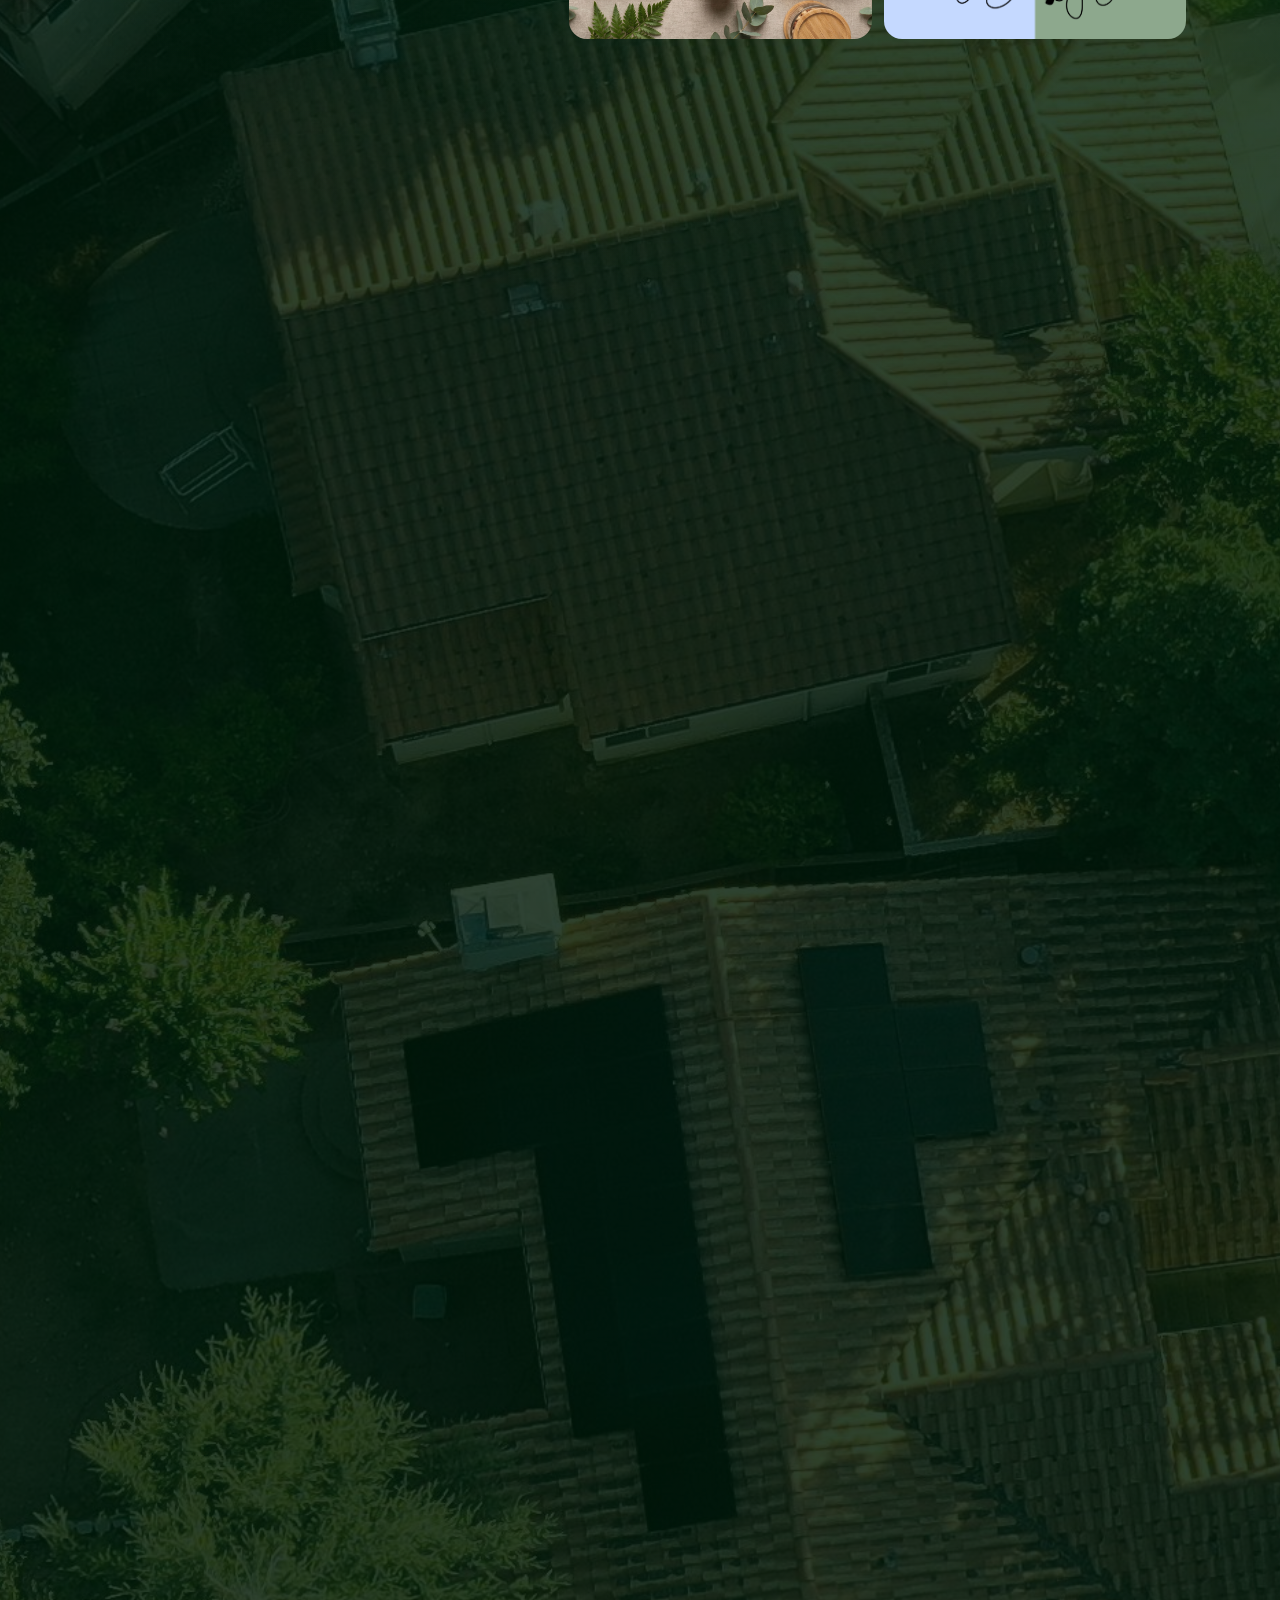
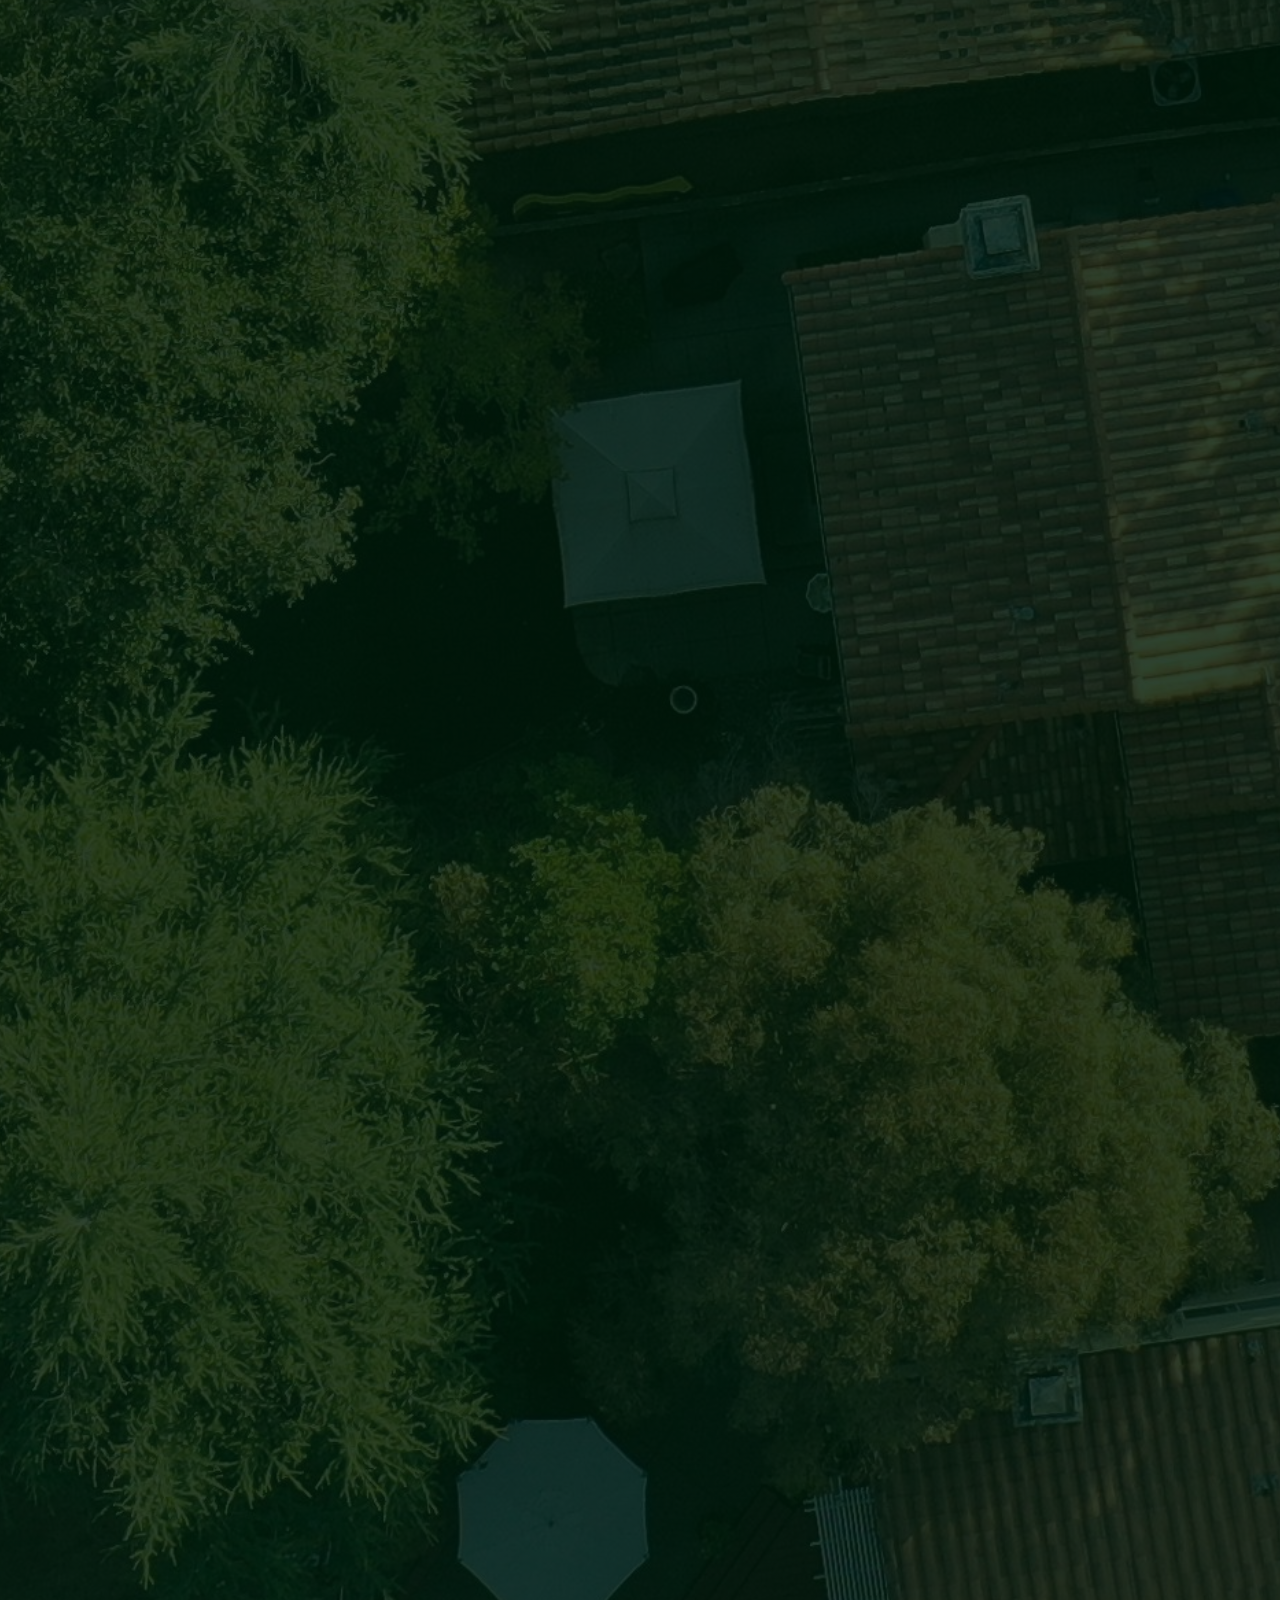
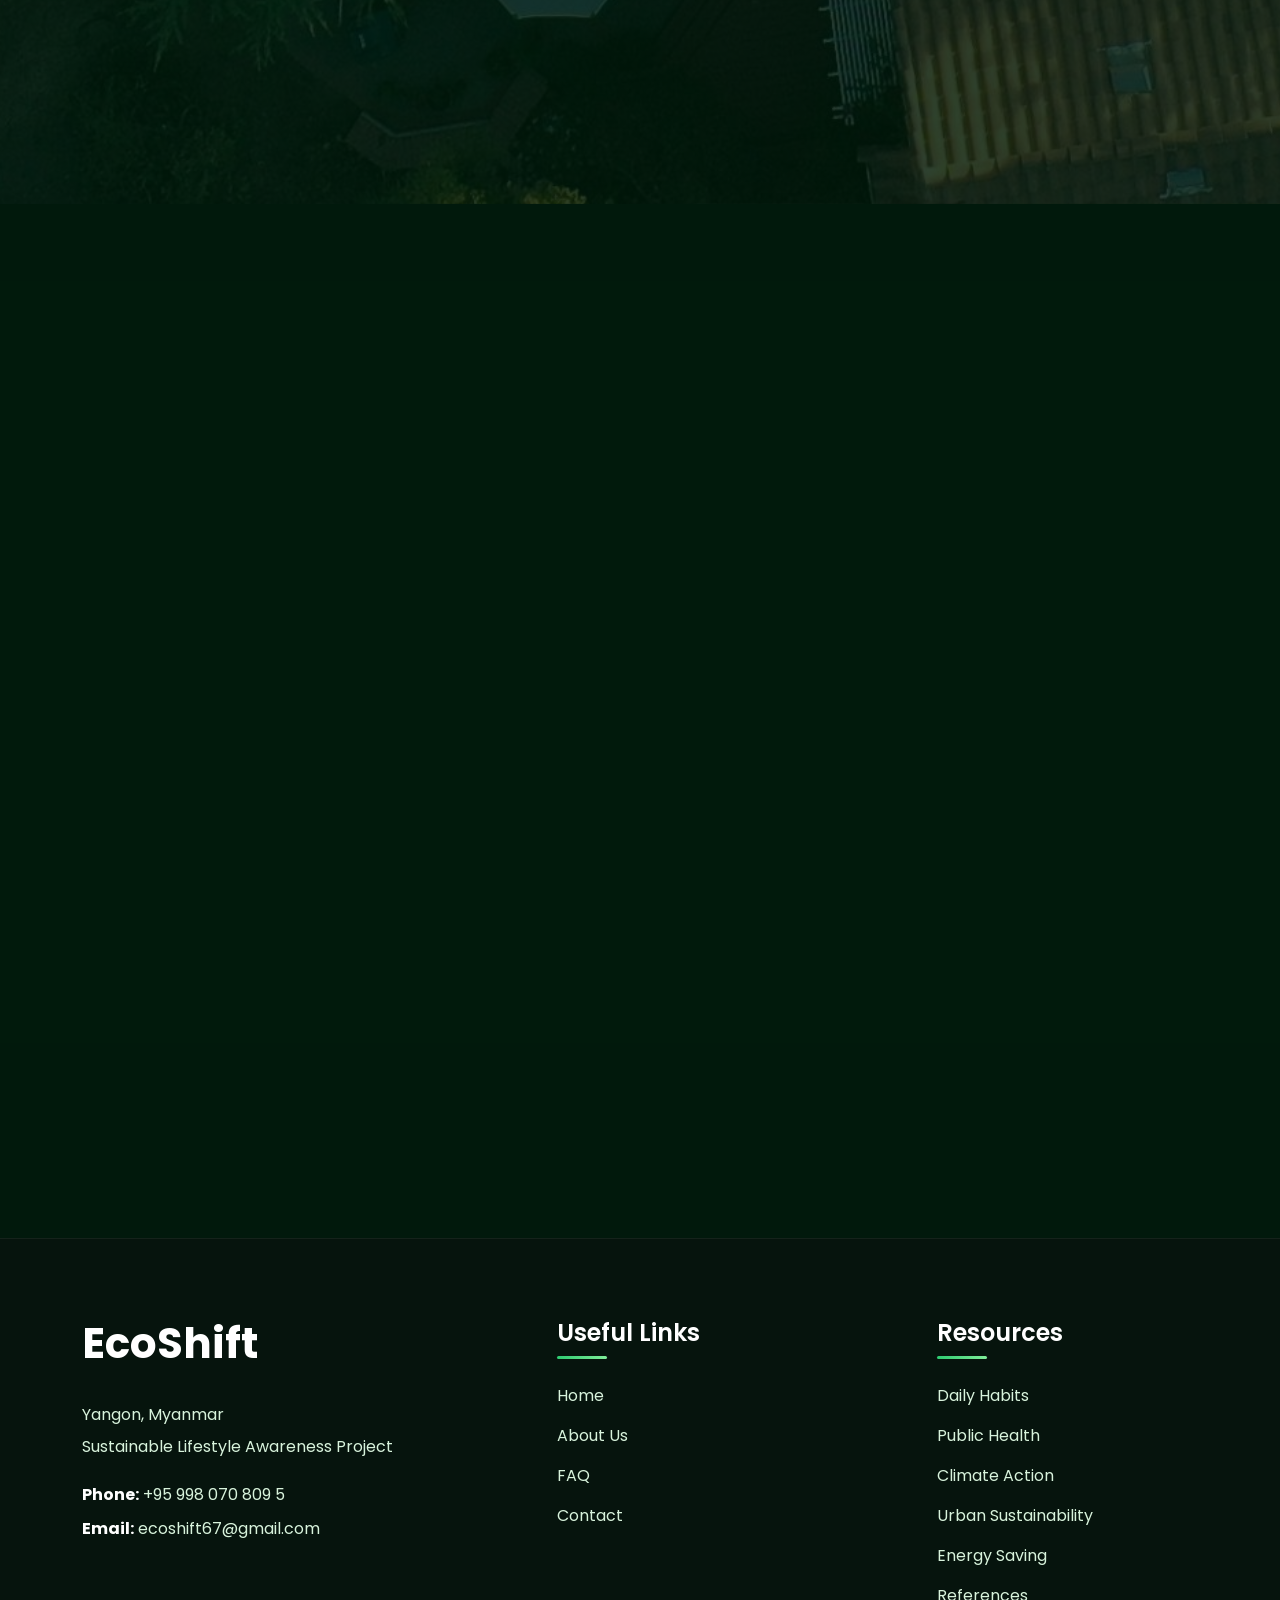
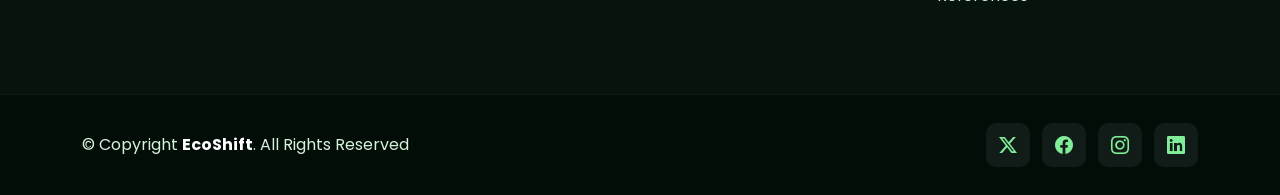
==== commit 8a878d91: "EcoShift_PBL_ICT" ====
--- a/index.html
+++ b/index.html
@@ -200,7 +200,7 @@
 
         <div class="col-lg-5 text-center" data-aos="zoom-in">
 
-          <img src="images/herriest-man-471192.jpg" class="hero-image img-fluid" alt="">
+          <img src="images/herriest-man-471192 (1).jpg" class="hero-image img-fluid" alt="">
 
         </div>
 
@@ -316,11 +316,11 @@
               <div class="image-layout">
 
                 <div>
-                  <img src="images/bergadder-trees-975091.jpg" class="small-img" alt="">
+                  <img src="images/bergadder-trees-975091 (1).jpg" class="small-img" alt="">
                 </div>
 
                 <div>
-                  <img src="images/matthiasboeckel-window-6568592.jpg" class="big-img" alt="">
+                  <img src="images/matthiasboeckel-window-6568592 (1).jpg" class="big-img" alt="">
                 </div>
 
                 <div>
@@ -371,7 +371,7 @@
 
               <a href="energy.html" class="explore-card">
 
-                <img src="images/engin_akyurt-lamp-3737119.jpg" alt="">
+                <img src="images/engin_akyurt-lamp-3737119 (1).jpg" alt="">
 
                 <div class="explore-content">
 
@@ -396,7 +396,7 @@
 
               <a href="carbon.html" class="explore-card">
 
-                <img src="images/marcinjozwiak-pollution-4796858_1920.jpg" alt="">
+                <img src="images/marcinjozwiak-pollution-4796858_1920 (1).jpg" alt="">
 
                 <div class="explore-content">
 
@@ -446,7 +446,7 @@
 
               <a href="waste.html" class="explore-card">
 
-                <img src="images/vladvictoria-park-4337477_1920.jpg" alt="">
+                <img src="images/vladvictoria-park-4337477_1920 (1).jpg" alt="">
 
                 <div class="explore-content">
 
@@ -471,7 +471,7 @@
 
               <a href="transport.html" class="explore-card">
 
-                <img src="images/clickerhappy-bicycle-2471178_1920.jpg" alt="">
+                <img src="images/clickerhappy-bicycle-2471178_1920 (1).jpg" alt="">
 
                 <div class="explore-content">
 
@@ -496,7 +496,7 @@
 
               <a href="dashboard.html" class="explore-card">
 
-                <img src="images/bejone1824-planet-10278168_1920.jpg" alt="">
+                <img src="images/bejone1824-planet-10278168_1920 (1).jpg" alt="">
 
                 <div class="explore-content">
 
@@ -1214,7 +1214,7 @@
 
           <div class="col-lg-5 d-none d-lg-block">
 
-            <img src="images/bergadder-trees-975091.jpg" class="modal-image" alt="">
+            <img src="images/bergadder-trees-975091 (1).jpg" class="modal-image" alt="">
 
           </div>
 
--- a/style.css
+++ b/style.css
@@ -168,7 +168,7 @@
 
   background:
     linear-gradient(rgba(0, 25, 10, 0.82), rgba(0, 25, 10, 0.82)),
-    url(images/hamlinjandrew-drone-5008211.jpg);
+    url(images/hamlinjandrew-drone-5008211\ \(1\).jpg);
 
   background-size: cover;
 
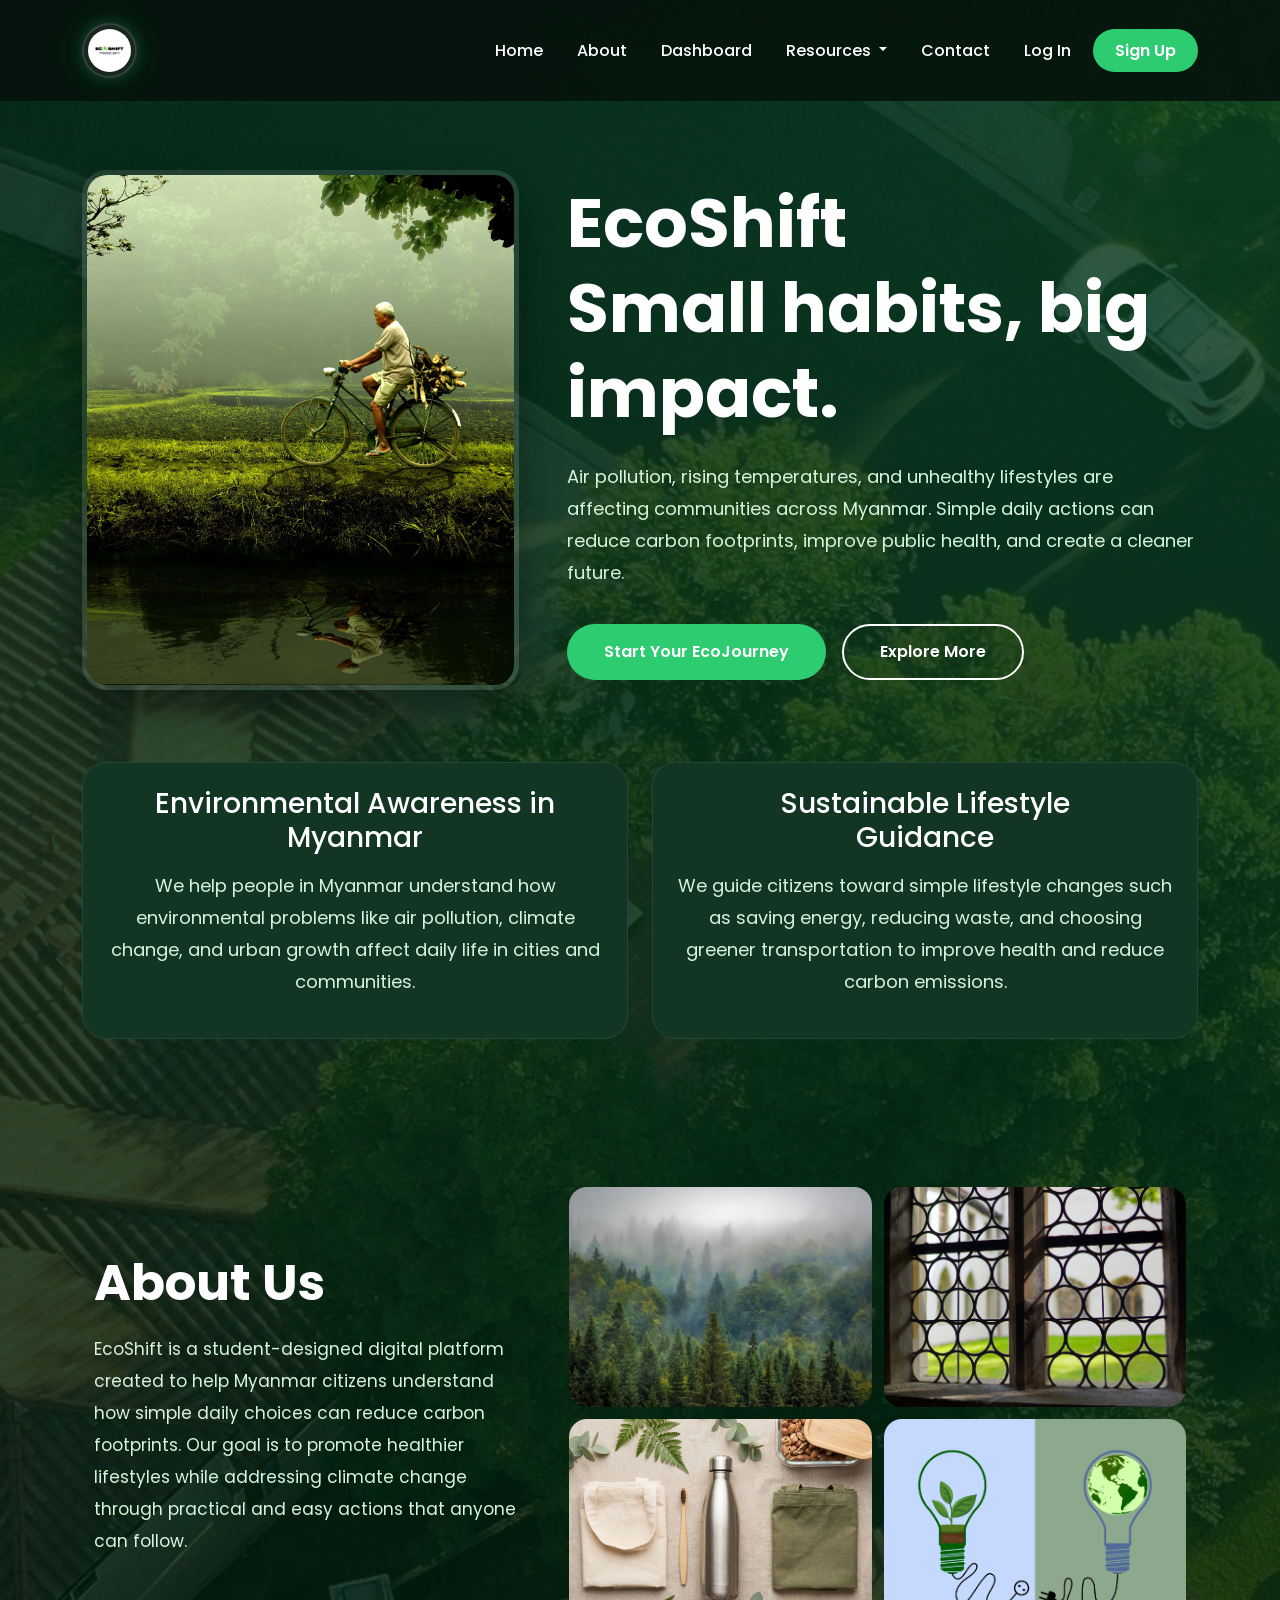
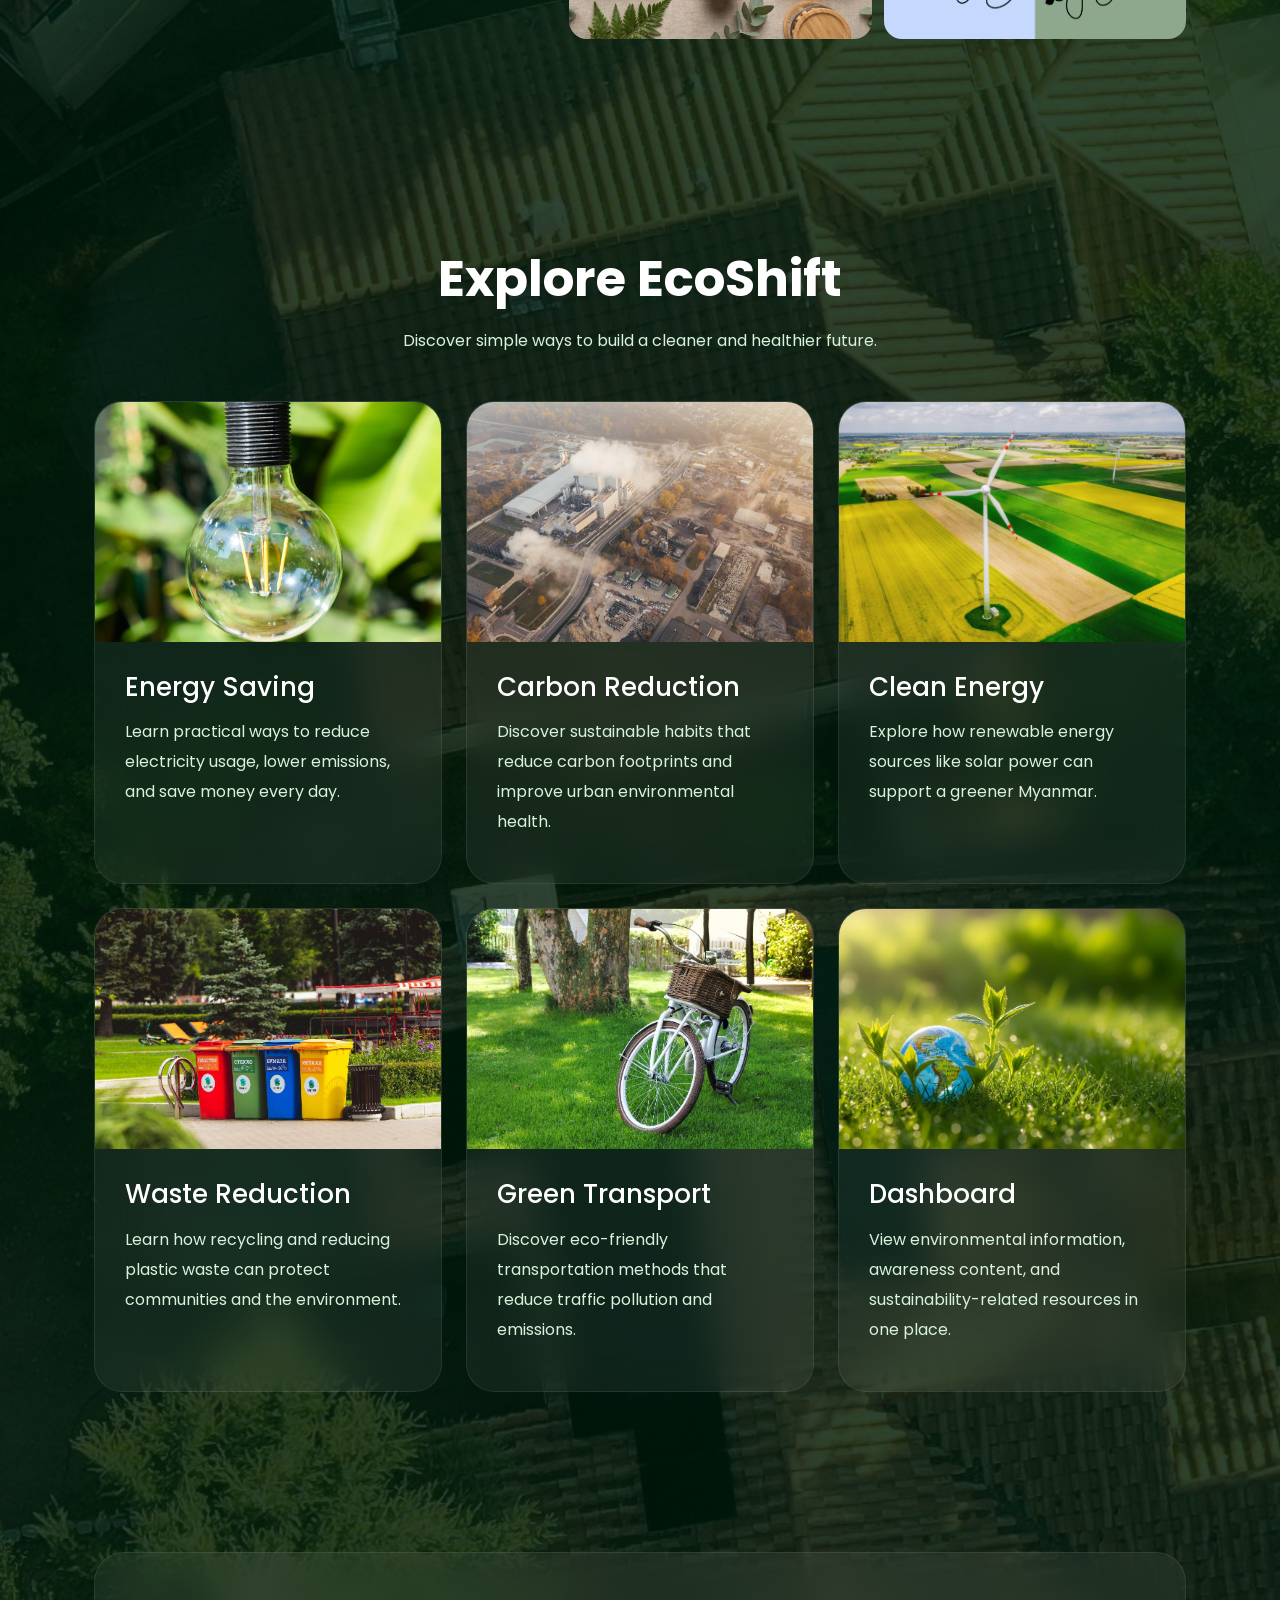
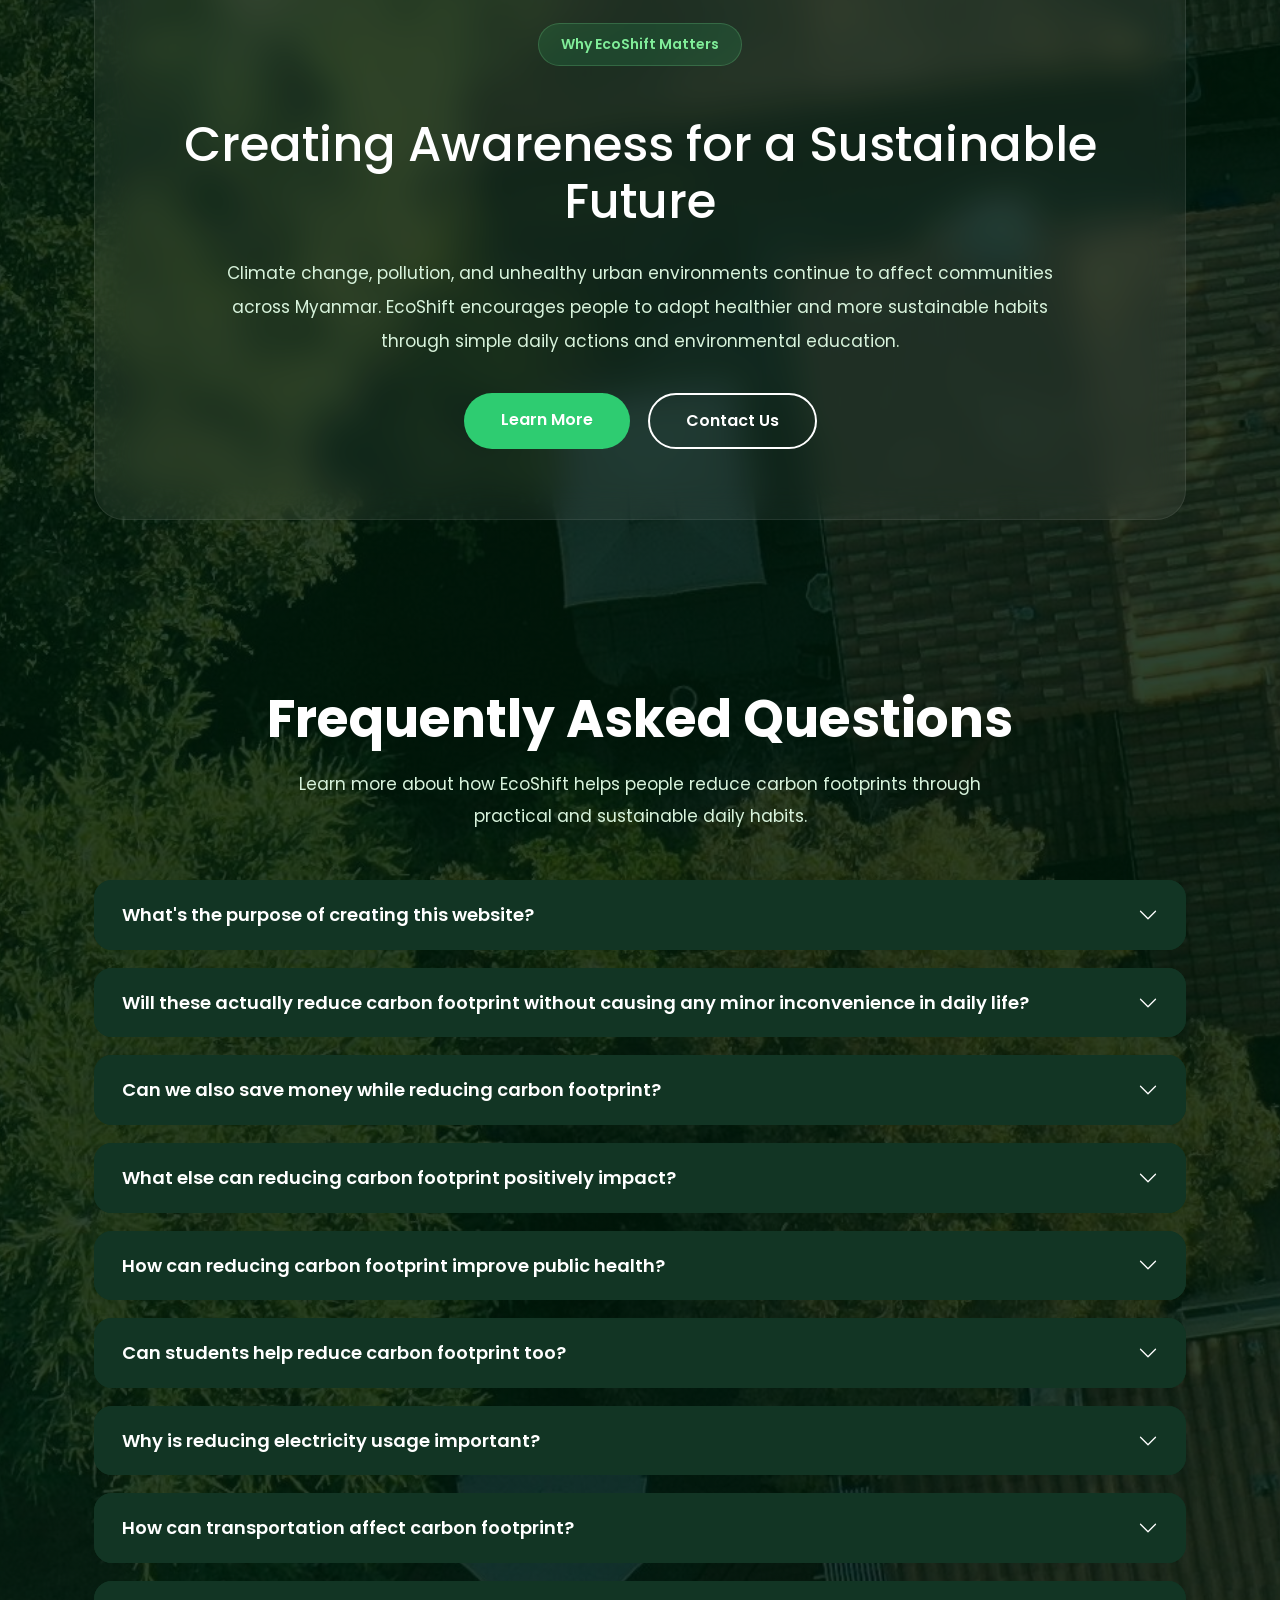
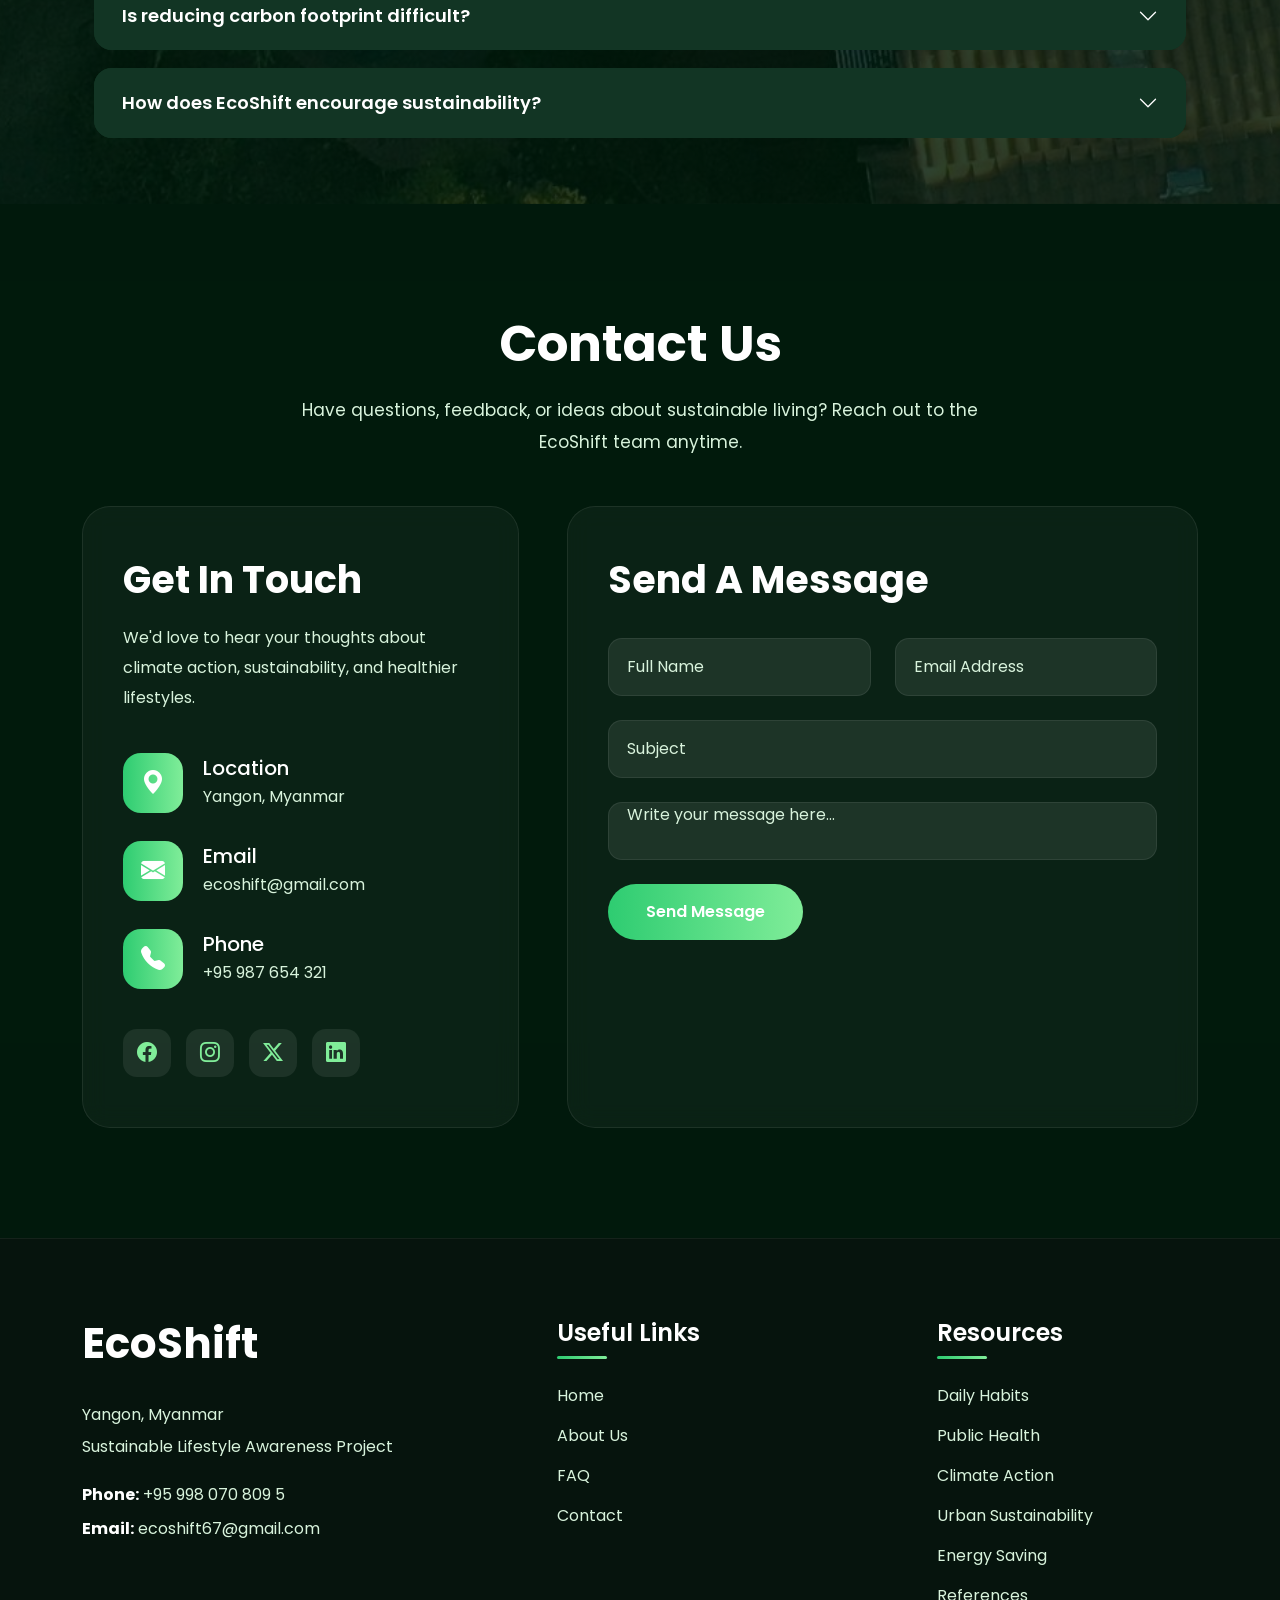
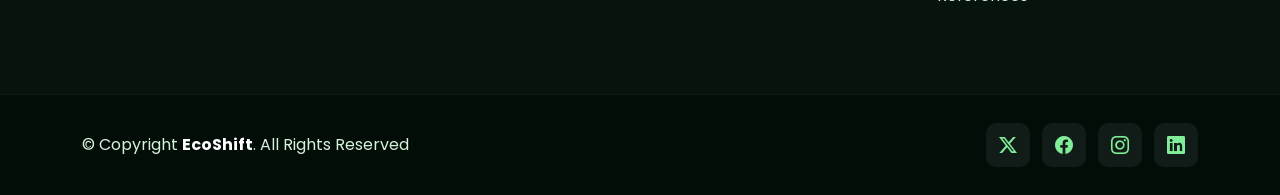
==== commit 2658d03e: "ICTPBL" ====
--- a/index.html
+++ b/index.html
@@ -8,6 +8,8 @@
   <meta name="viewport" content="width=device-width, initial-scale=1.0">
 
   <title>EcoShift</title>
+
+  <link rel="icon" type="image/png" href="images/Eco.png">
 
   <!-- Bootstrap -->
   <link rel="stylesheet" href="https://cdnjs.cloudflare.com/ajax/libs/font-awesome/4.7.0/css/font-awesome.min.css">
